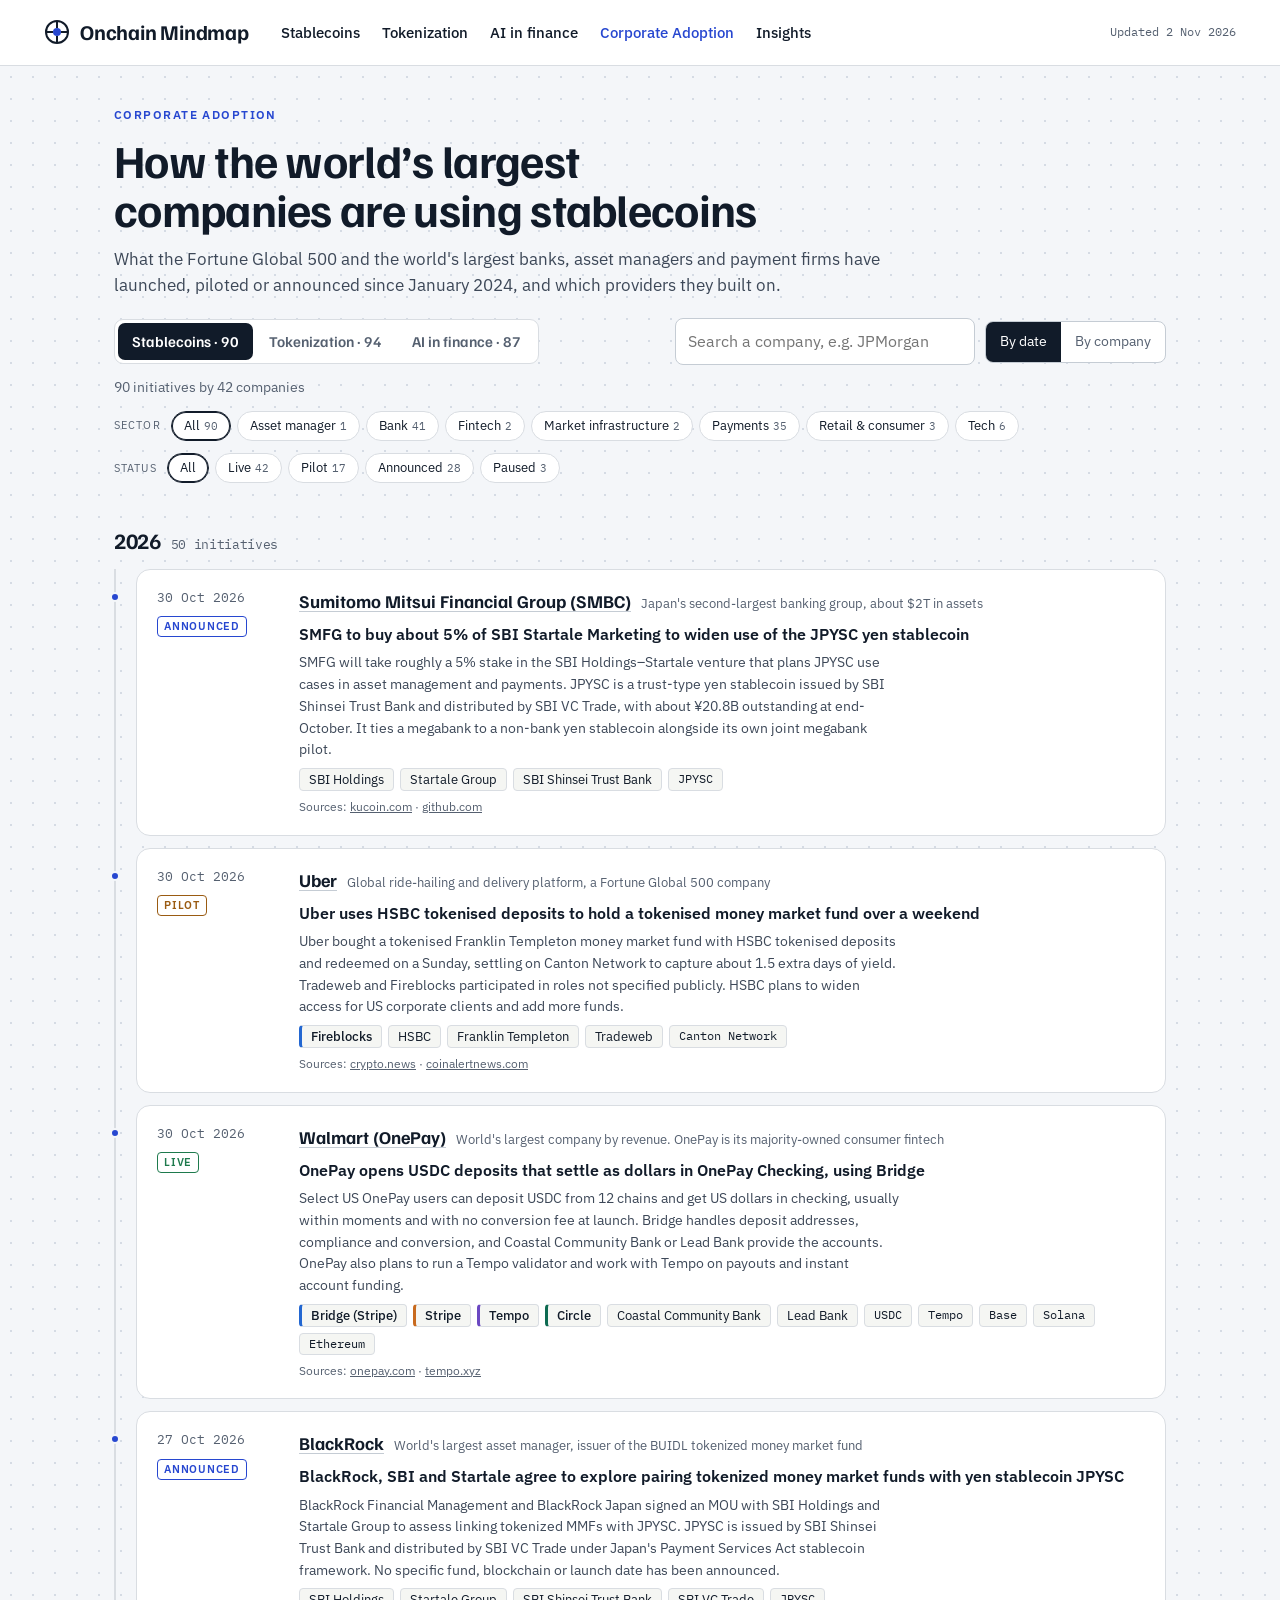
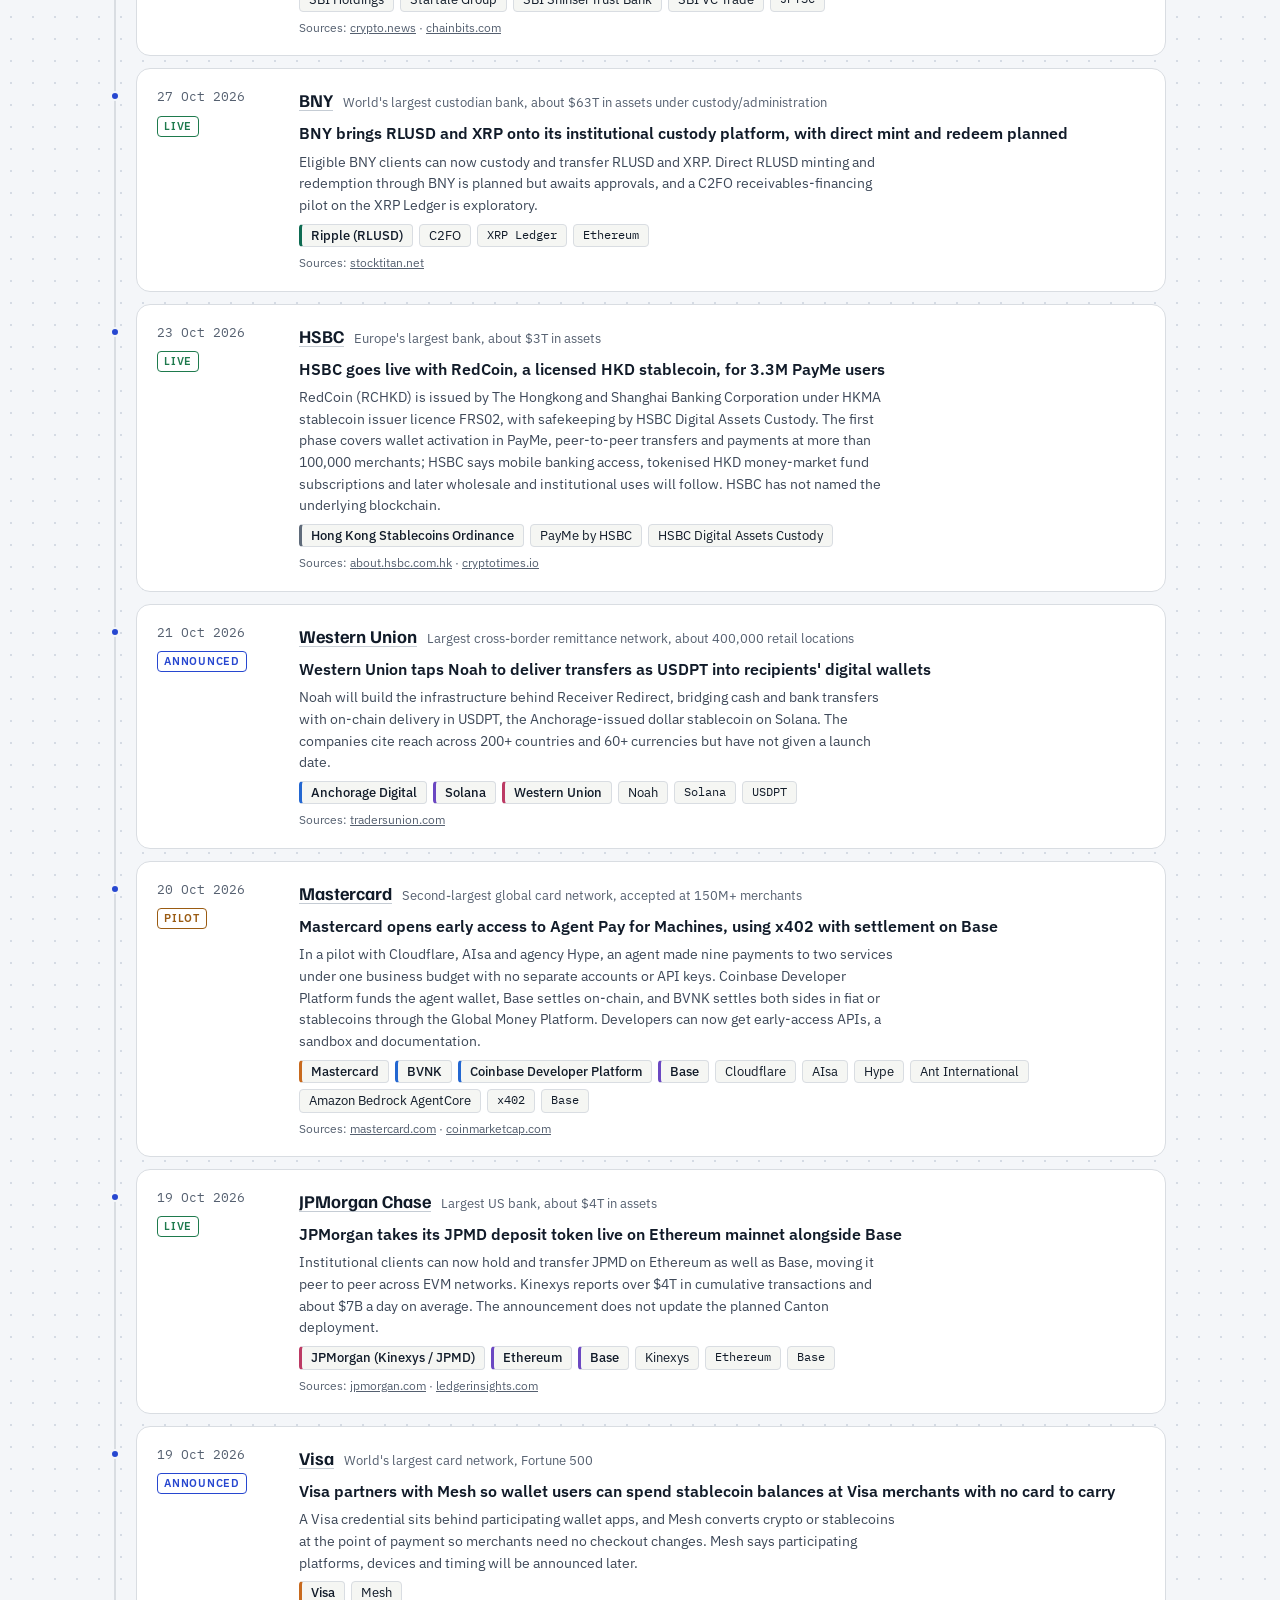
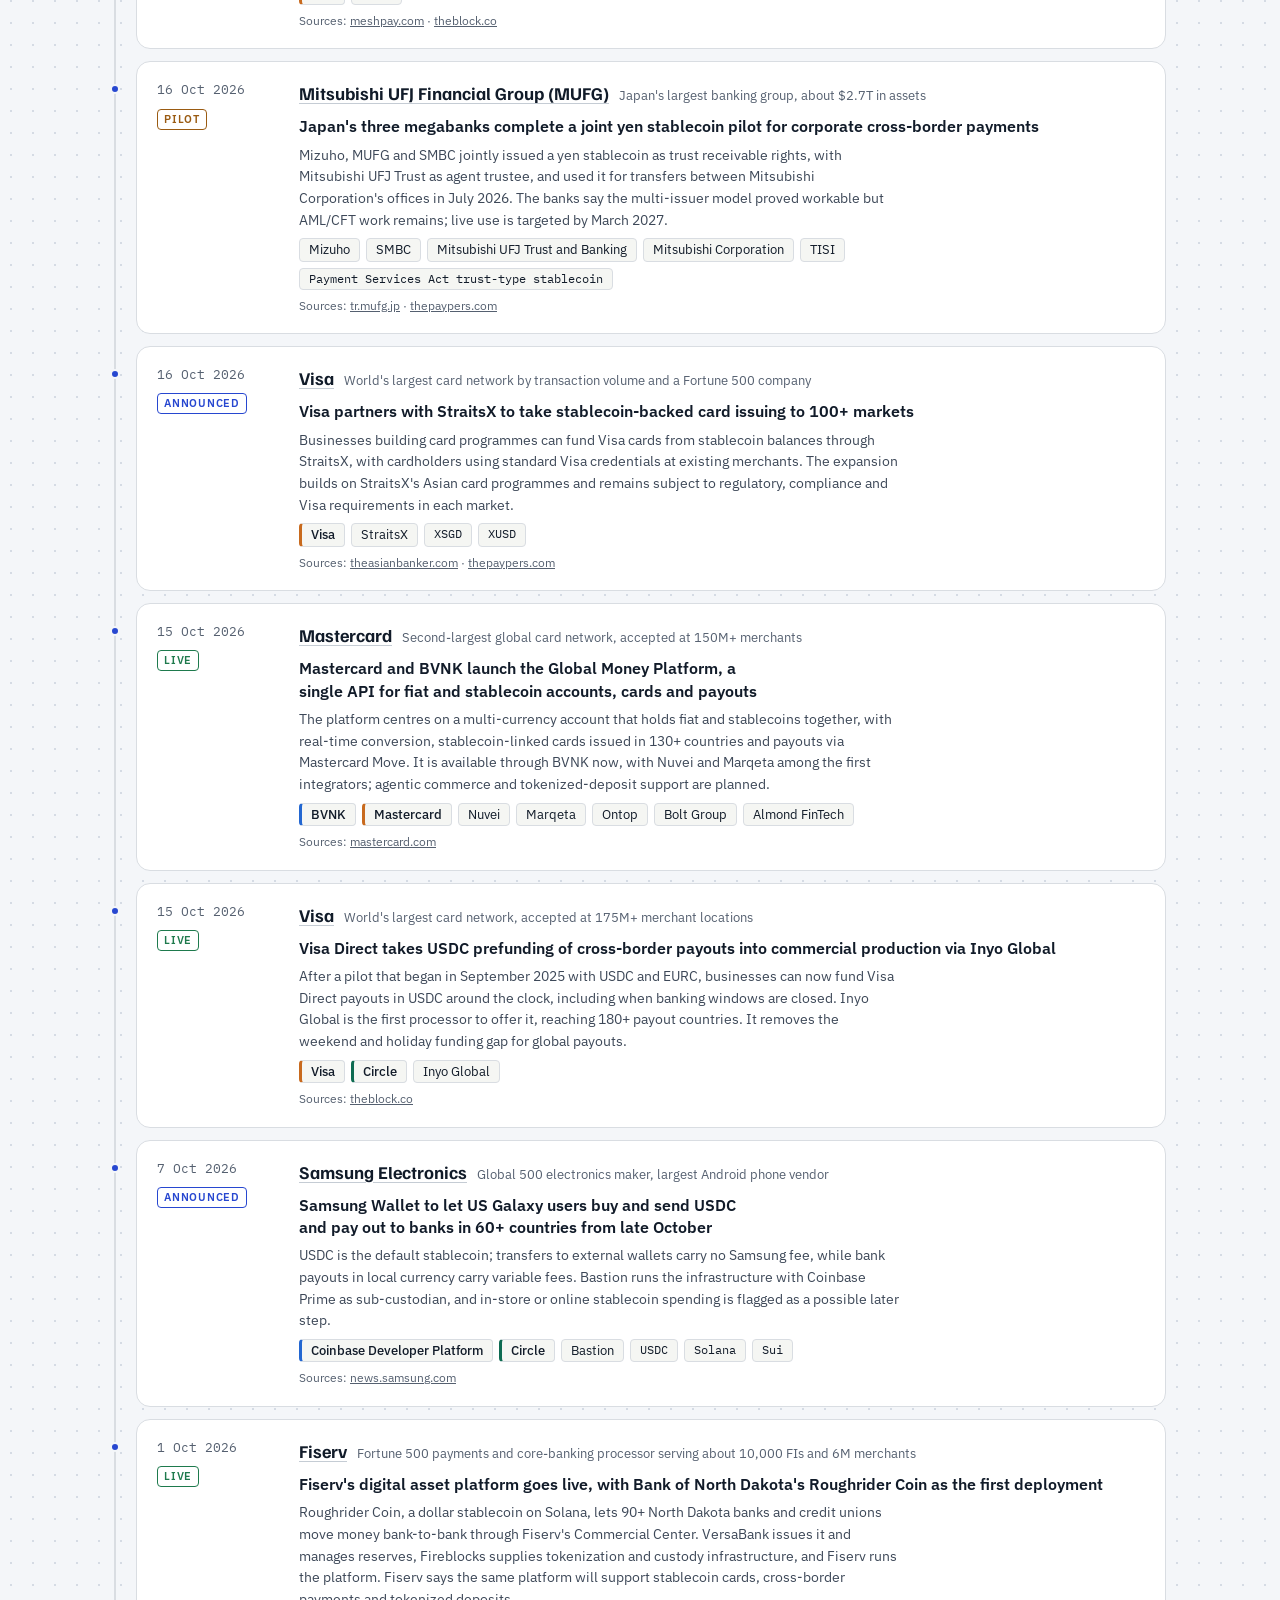
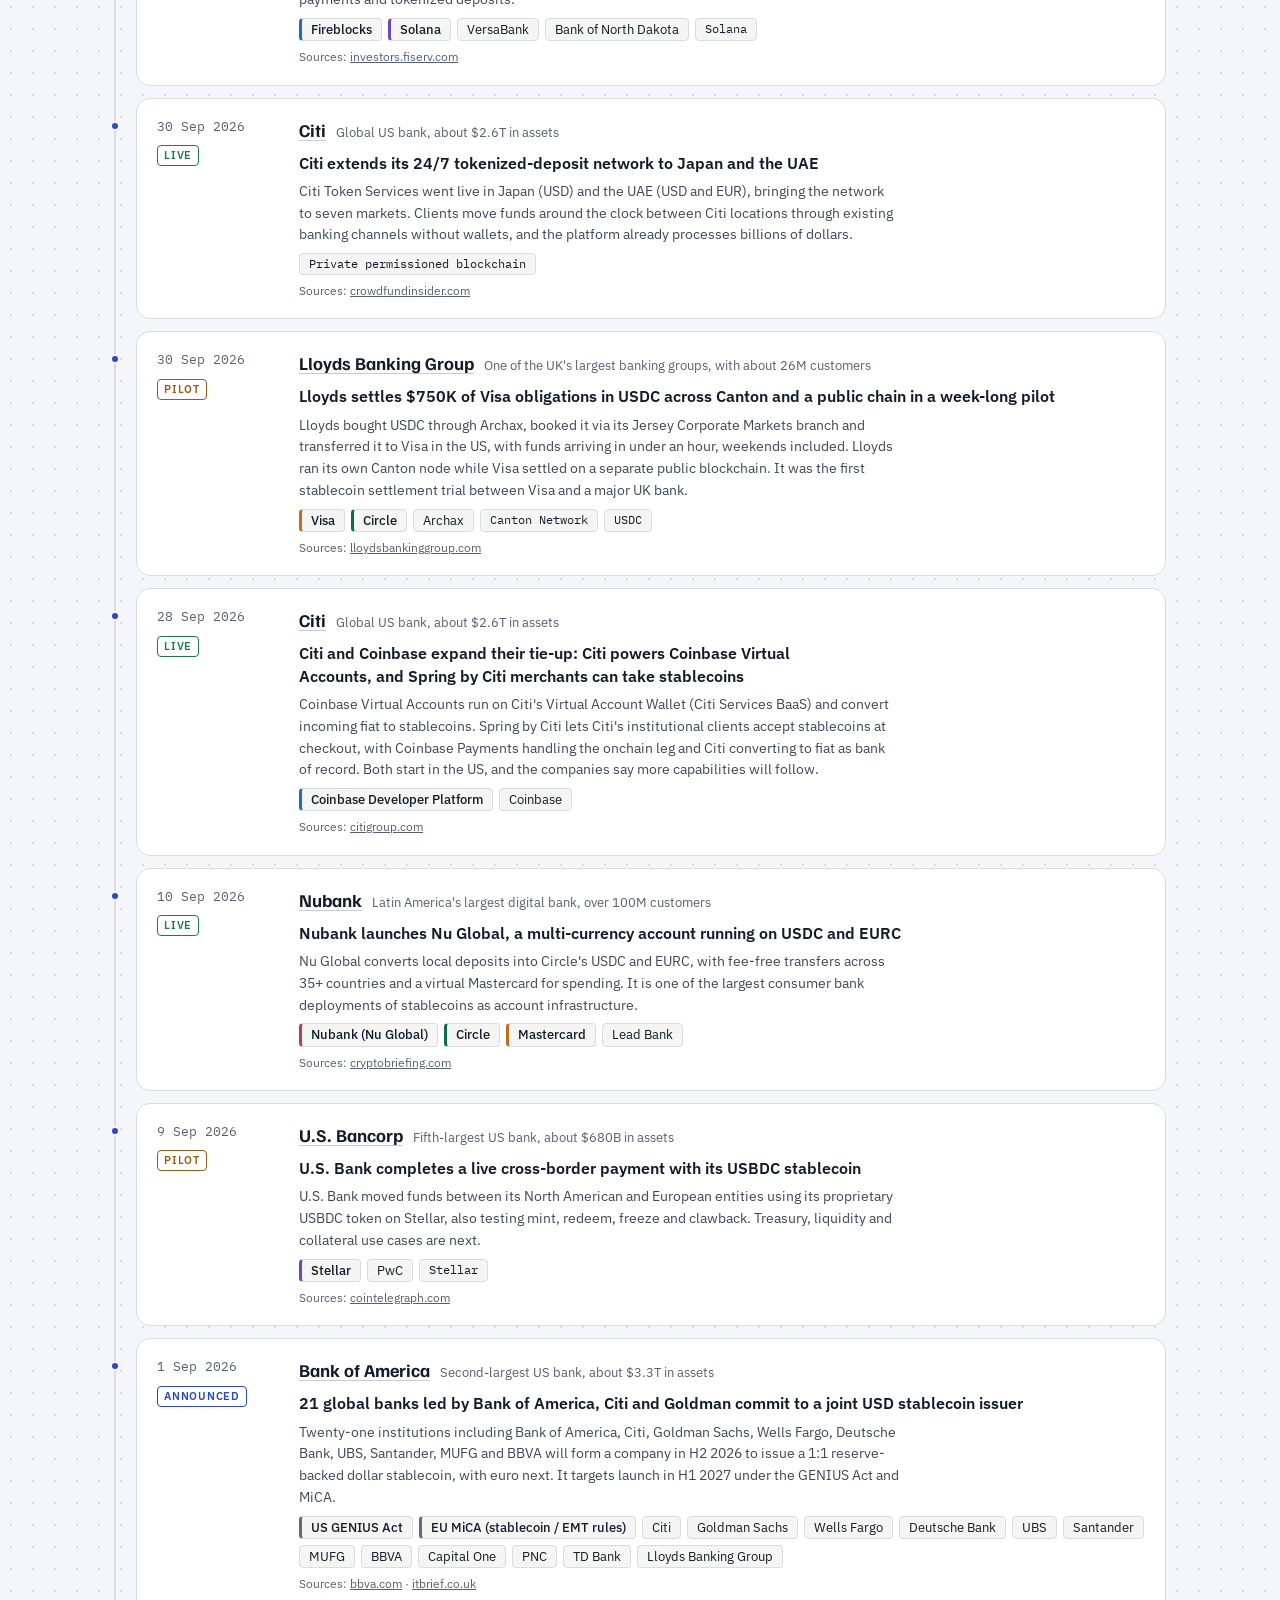
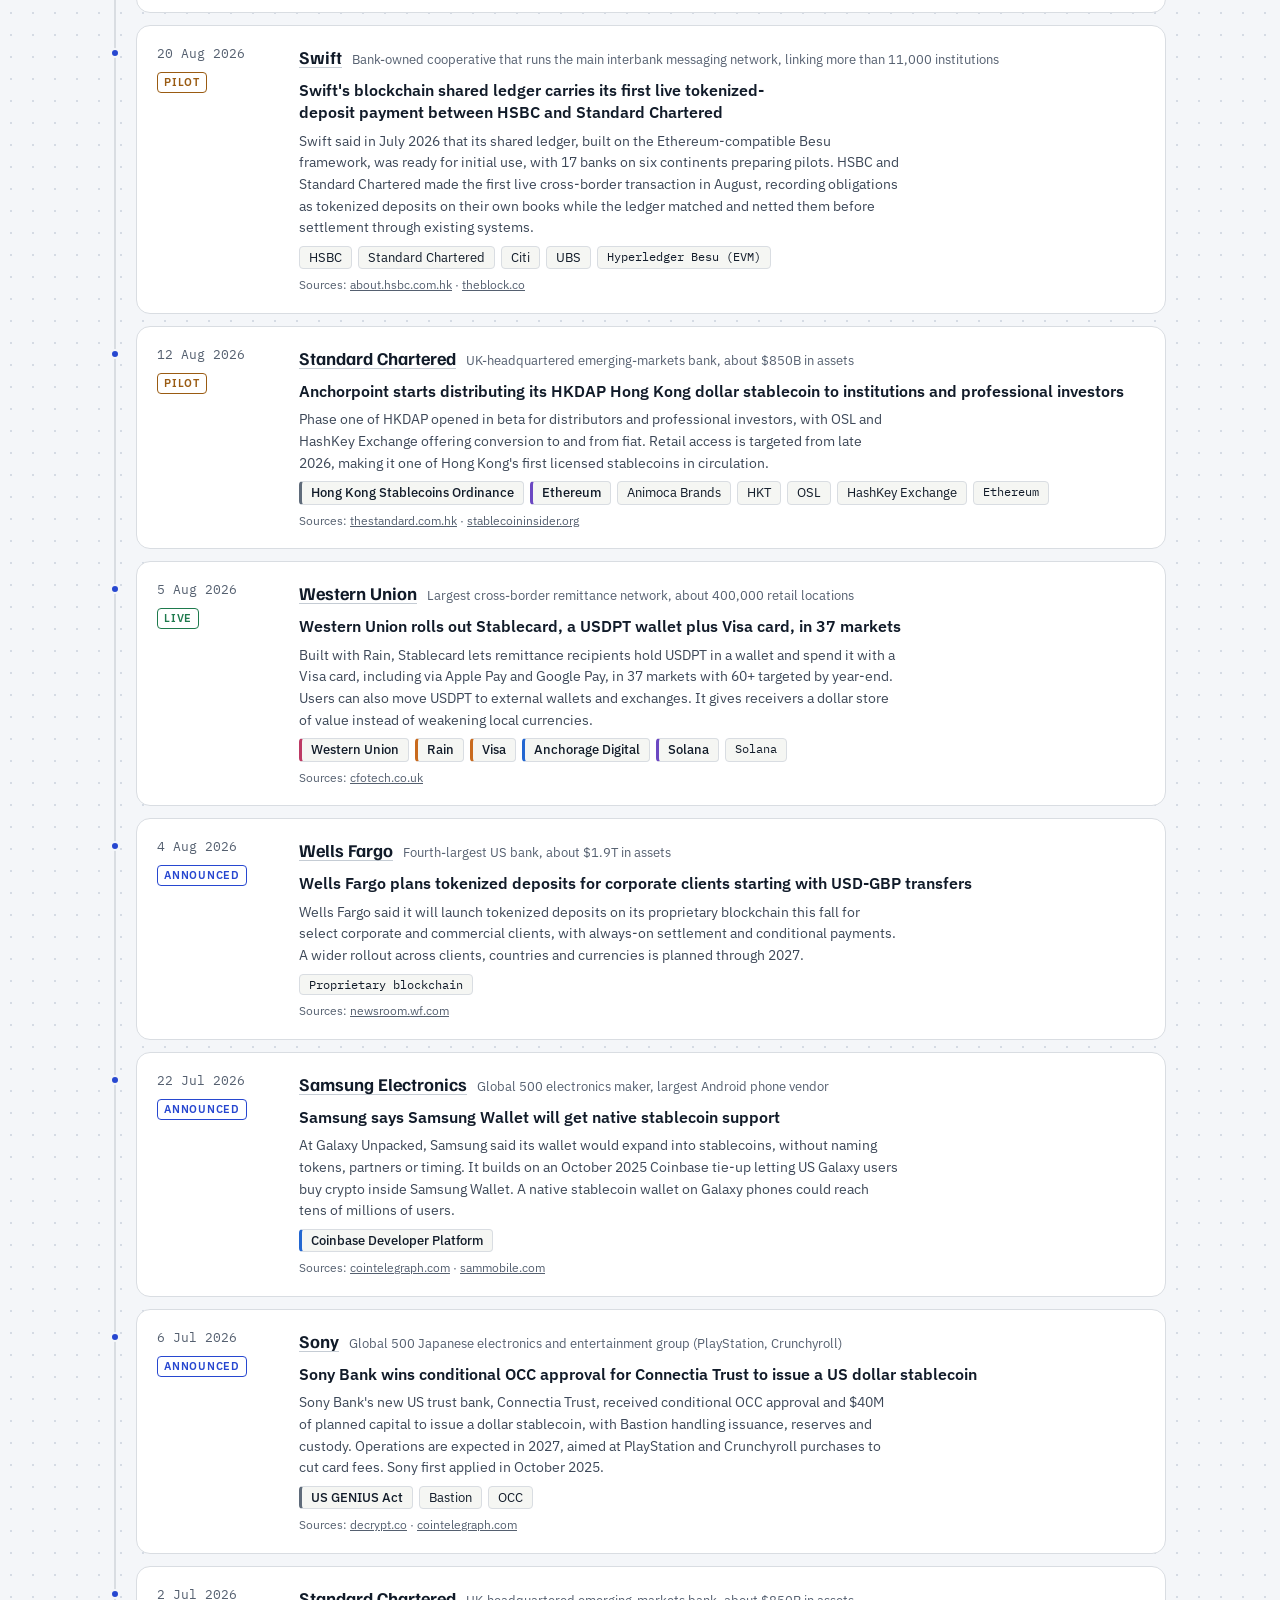
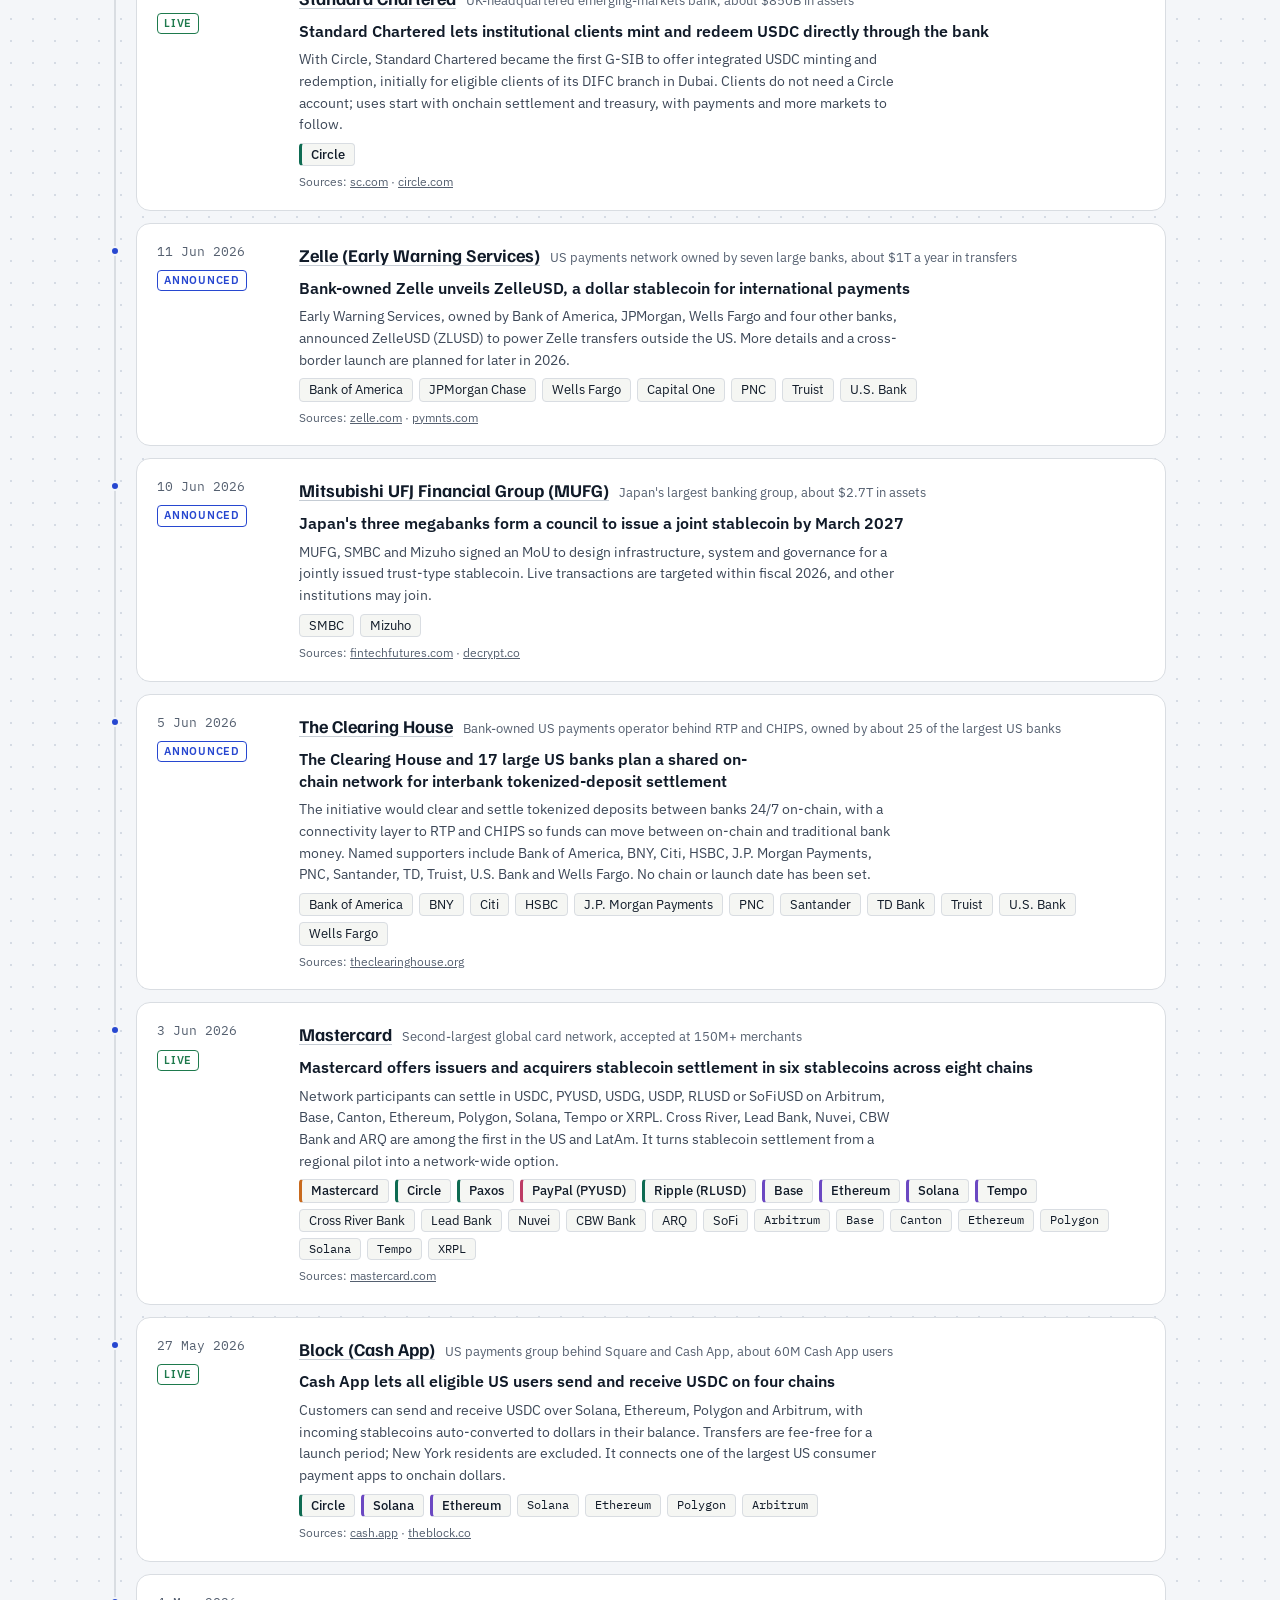
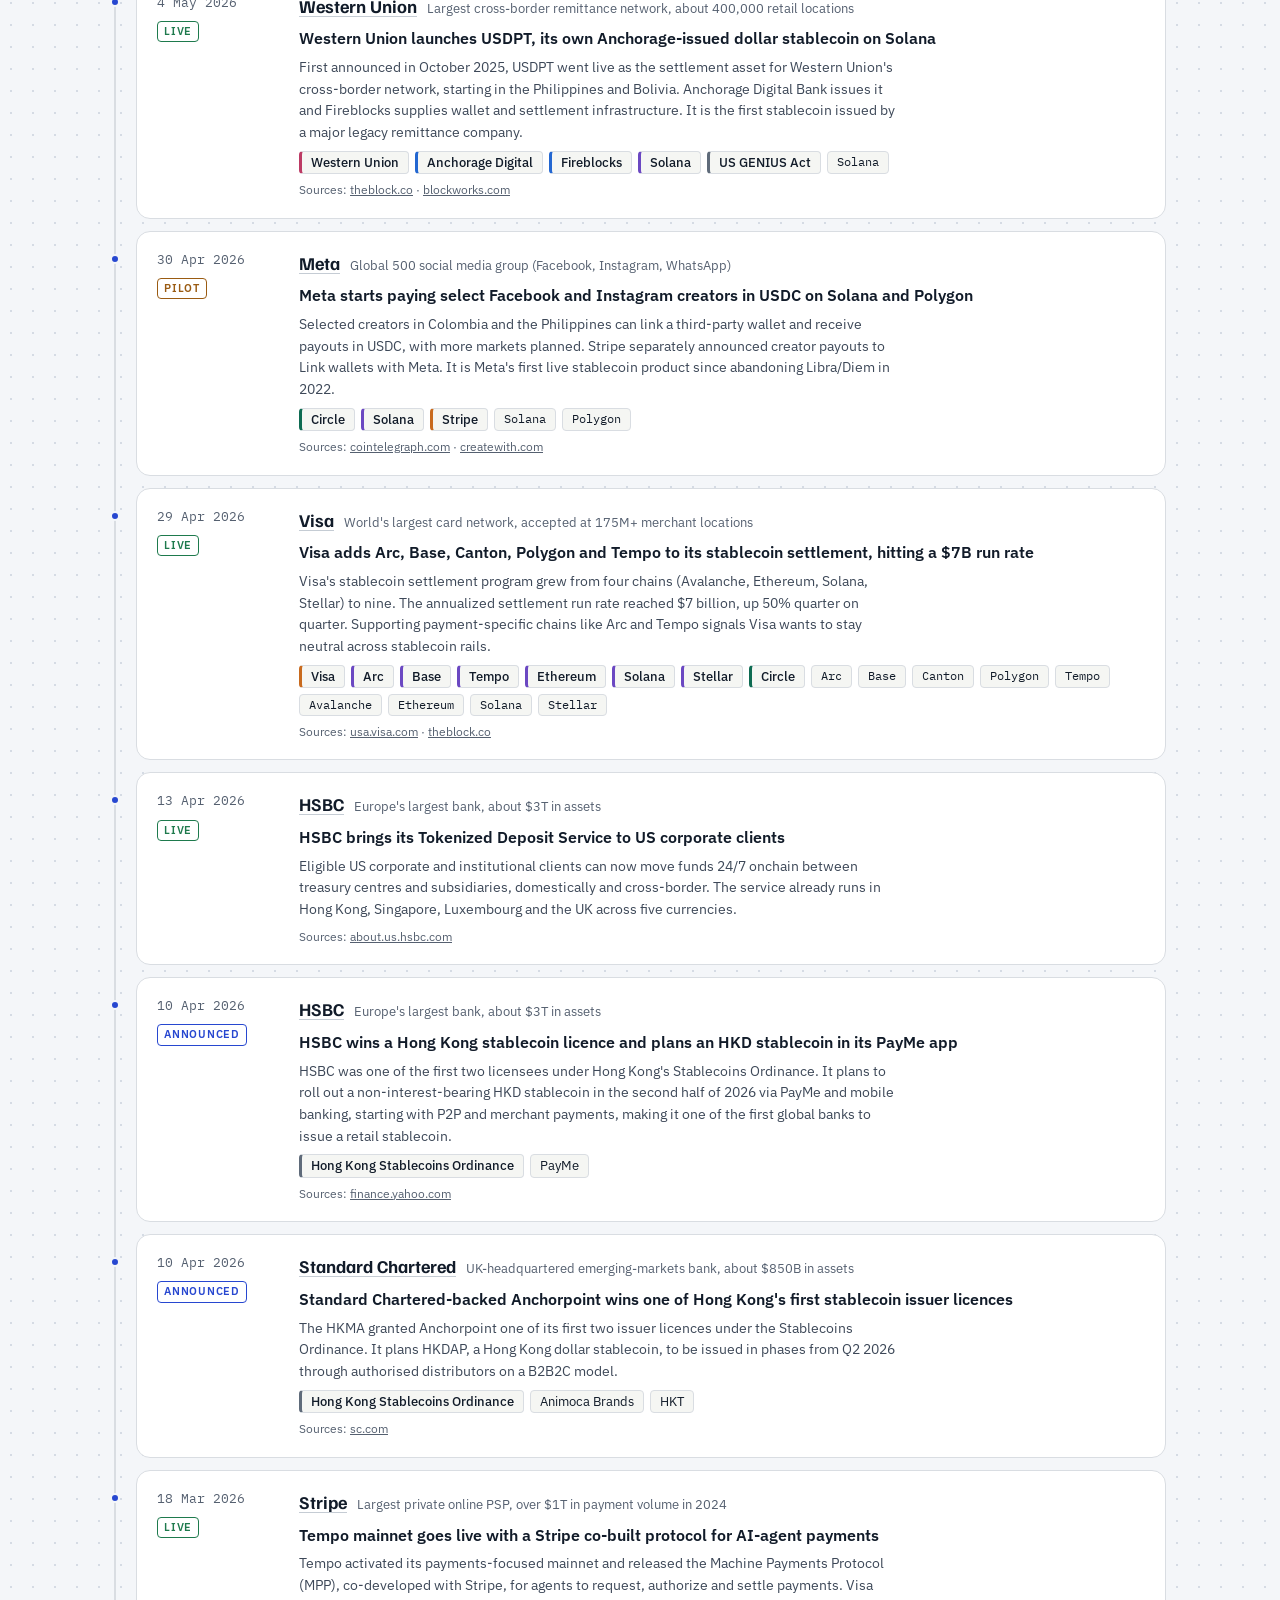
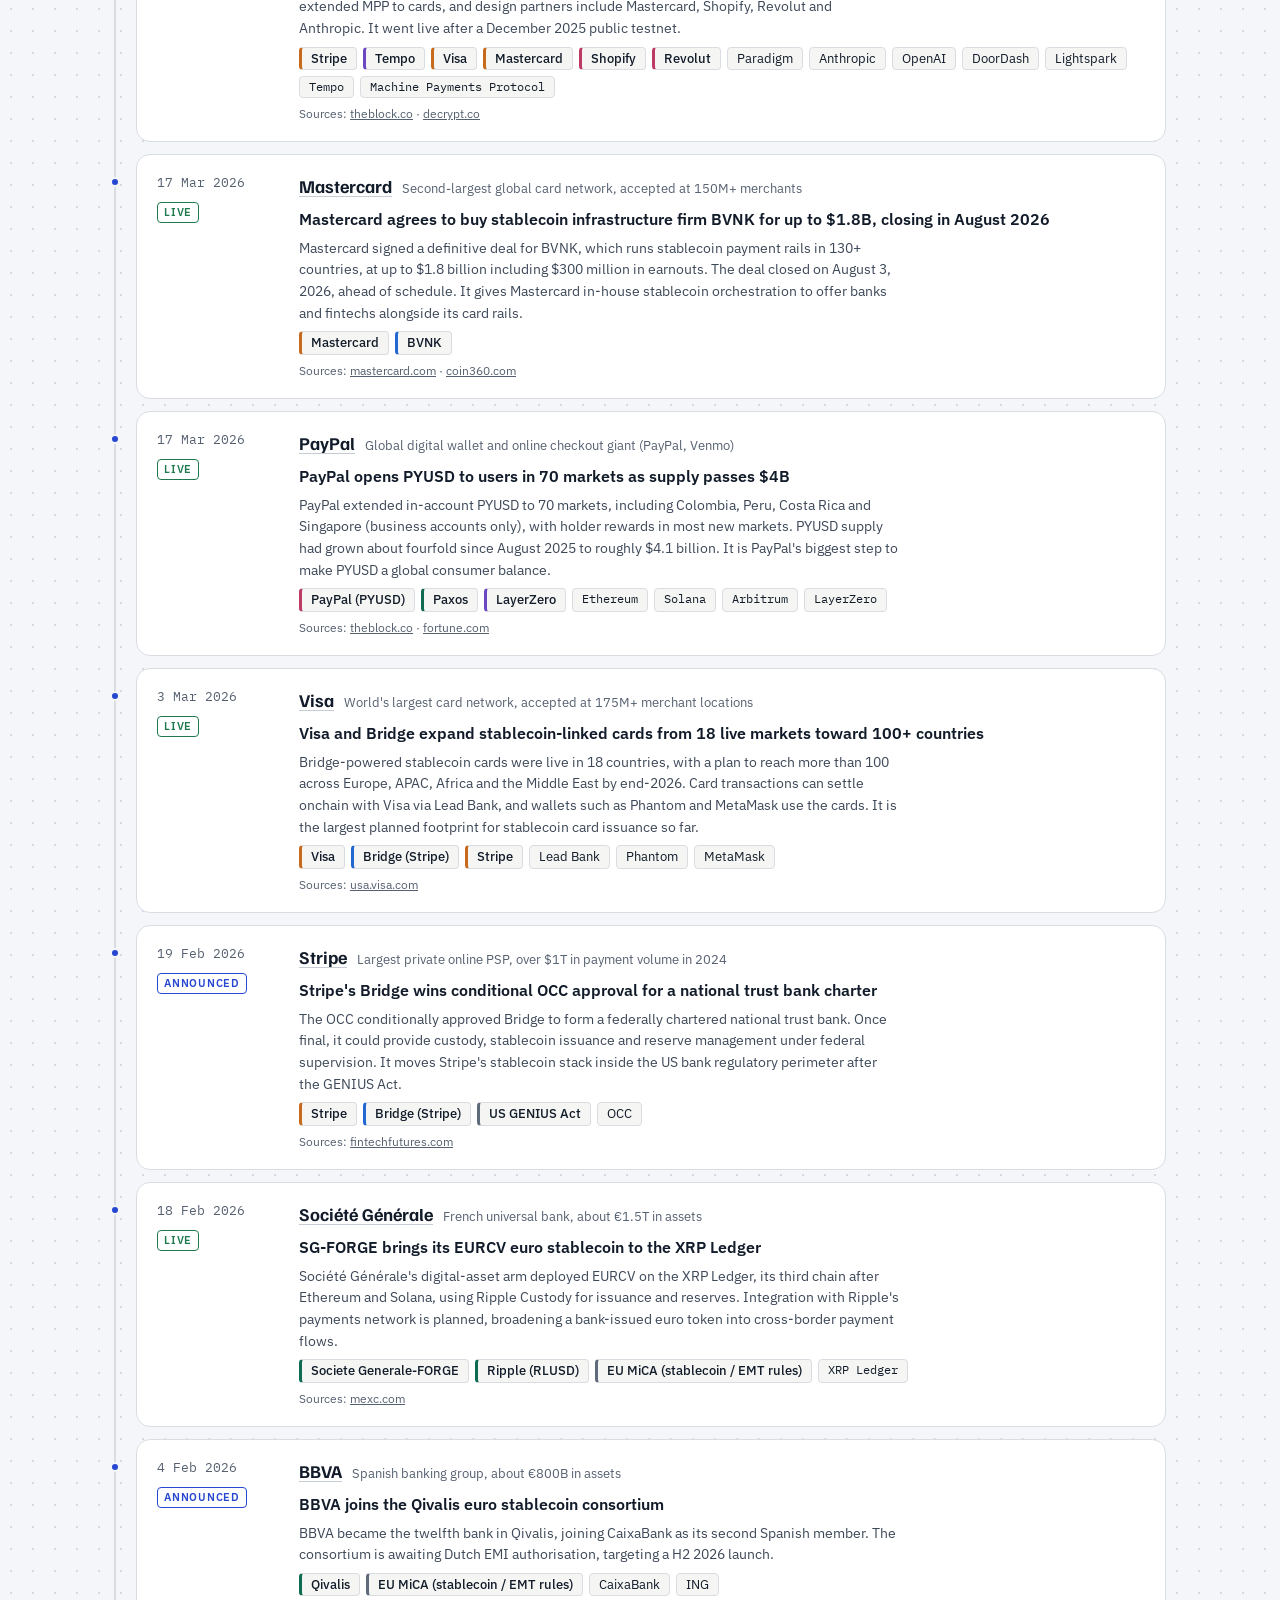
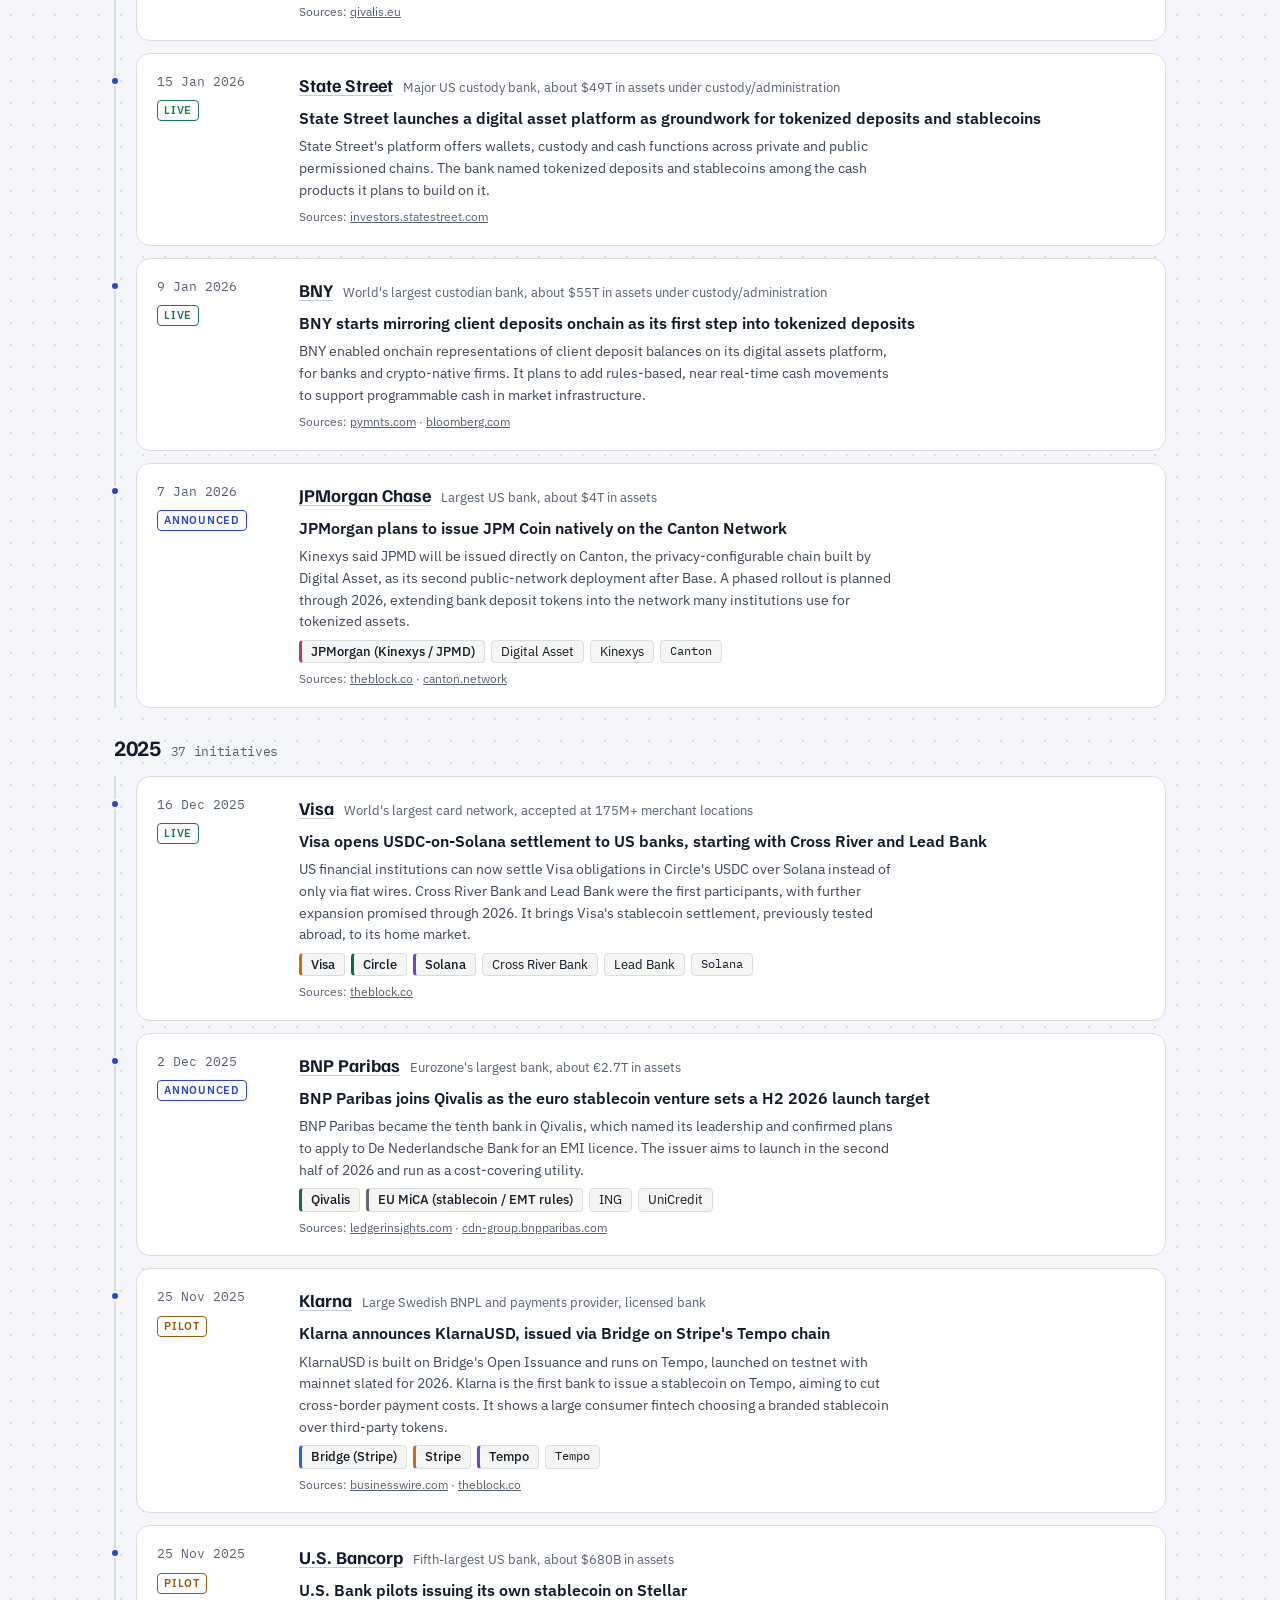
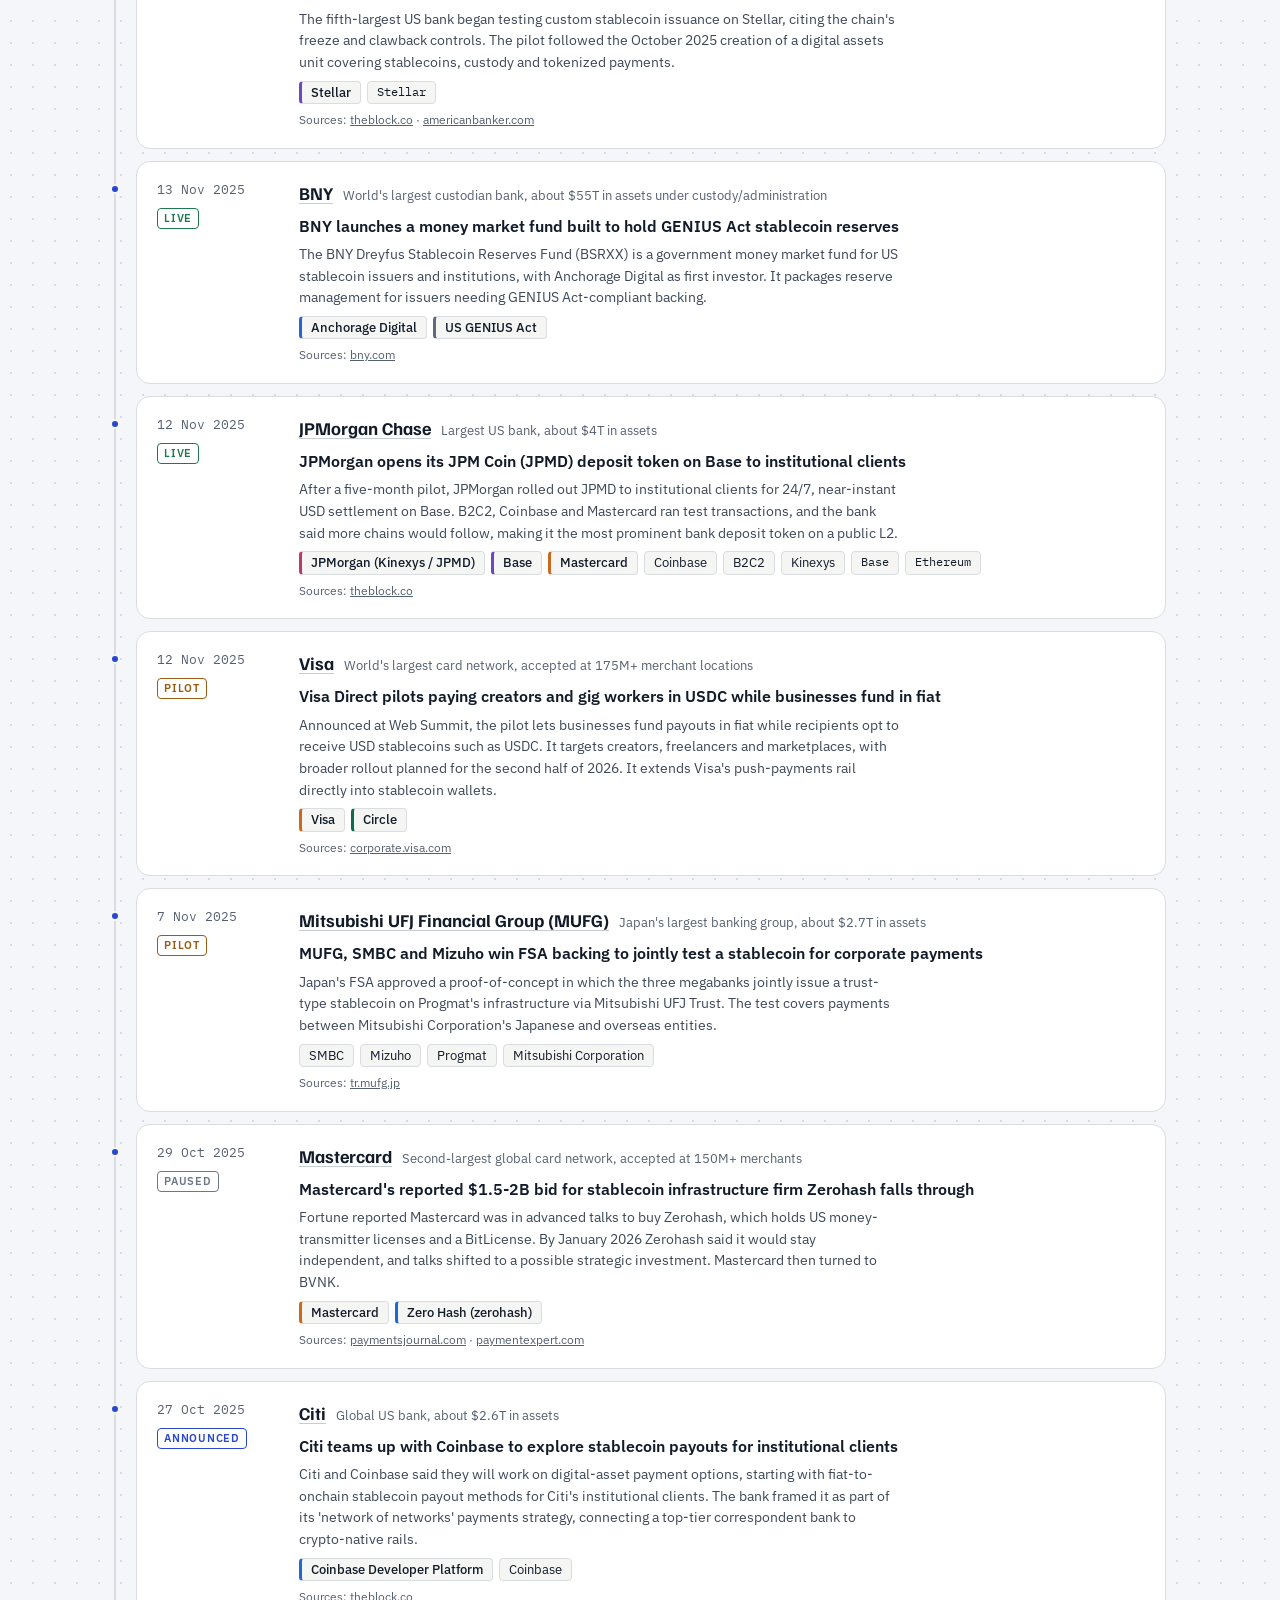
==== adoption.html @ 36c2b361 "initial check in" ====
<!doctype html>
<html lang="en">
<head>
<meta charset="utf-8">
<meta name="viewport" content="width=device-width, initial-scale=1, viewport-fit=cover">
<title>Corporate Adoption</title>
<meta name="description" content="How the world's largest companies are using stablecoins, tokenizing assets and deploying AI in finance: a sourced timeline of corporate initiatives.">
<meta property="og:title" content="Corporate Adoption">
<meta property="og:description" content="How the world's largest companies are using stablecoins, tokenizing assets and deploying AI in finance: a sourced timeline of corporate initiatives.">
<link rel="icon" href="assets/img/favicon.svg" type="image/svg+xml">
<link rel="stylesheet" href="assets/css/tokens.css">
<link rel="stylesheet" href="assets/css/site.css">
</head>
<body>
<header data-site-header></header>
<main id="adoption"></main>
<footer data-site-footer></footer>
<script src="assets/js/common.js"></script>
<script src="assets/js/adoption.js"></script>
</body>
</html>
---- assets/css/tokens.css ----
/* ============================================================
   DESIGN TOKENS — change the look of the whole site here.
   Every colour, font, radius and width the site uses comes from
   these variables. Edit a value, save, and reload.
   The light theme is first; the dark theme below overrides it
   for visitors whose device is set to dark mode.
   ============================================================ */

@import url("https://fonts.googleapis.com/css2?family=Familjen+Grotesk:wght@500;600;700&family=IBM+Plex+Sans:wght@400;500;600&family=IBM+Plex+Mono:wght@400;500&display=swap");

:root {
  /* Fonts */
  --font-display: "Familjen Grotesk", "Helvetica Neue", Arial, sans-serif;
  --font-body: "IBM Plex Sans", system-ui, -apple-system, "Segoe UI", sans-serif;
  --font-mono: "IBM Plex Mono", ui-monospace, Menlo, monospace;

  /* Surfaces and text */
  --color-page: #F4F6F9;        /* page background */
  --color-dot: #D5DBE4;         /* dot-grid texture on the page background */
  --color-surface: #FFFFFF;     /* cards, header, panels */
  --color-surface-2: #F5F6F3;   /* tiles, code chips */
  --color-ink: #111B29;         /* main text, dark buttons, footer */
  --color-ink-2: #3D4858;       /* body copy on light surfaces */
  --color-muted: #556070;       /* secondary text, labels */
  --color-line: #D9DDE2;        /* borders */
  --color-line-strong: #C5CCD4; /* input borders, hover borders */
  --color-footer-bg: #111B29;
  --color-footer-text: #C9D1DC;
  --color-footer-heading: #FFFFFF;

  /* Brand accent (links, highlights, active nav) */
  --color-accent: #2747D0;
  --color-accent-soft: #E5EBFB;
  --color-on-accent: #FFFFFF;

  /* Status colours used on corporate initiatives */
  --color-live: #1E7A4D;
  --color-pilot: #9A5B12;
  --color-announced: #2747D0;
  --color-paused: #6B7686;

  /* Layer colours, in layer order (1 = first layer of each atlas) */
  --layer-1: #0E6B52;
  --layer-2: #6B48C2;
  --layer-3: #2367D1;
  --layer-4: #C86A1E;
  --layer-5: #BC3A64;
  --layer-6: #5F6B7A;

  /* Shape and layout */
  --radius-s: 6px;
  --radius-m: 10px;
  --radius-l: 14px;
  --page-width: 1240px;
  --page-width-wide: 1400px;
  --shadow-panel: 0 18px 50px rgba(17, 27, 41, 0.16);

  /* Type scale */
  --text-hero: clamp(38px, 5.2vw, 60px);
  --text-h1: clamp(32px, 4vw, 46px);
  --text-h2: clamp(26px, 3vw, 34px);
  --text-h3: 21px;
  --text-body: 16px;
  --text-small: 13px;

  color-scheme: light;
}

@media (prefers-color-scheme: dark) {
  :root {
    --color-page: #0E141B;
    --color-dot: #1C2733;
    --color-surface: #151E28;
    --color-surface-2: #1B2632;
    --color-ink: #E7ECF2;
    --color-ink-2: #BAC4D0;
    --color-muted: #94A1B1;
    --color-line: #26323F;
    --color-line-strong: #3A4858;
    --color-footer-bg: #090E13;
    --color-footer-text: #94A1B1;
    --color-footer-heading: #E7ECF2;
    --color-accent: #8EA4FF;
    --color-accent-soft: #1E2A4A;
    --color-on-accent: #0E141B;
    --color-live: #4FCB8C;
    --color-pilot: #E8B65A;
    --color-announced: #8EA4FF;
    --color-paused: #94A1B1;
    --layer-1: #3FC59C;
    --layer-2: #A88BF0;
    --layer-3: #6BA2FF;
    --layer-4: #F0A25C;
    --layer-5: #F07AA0;
    --layer-6: #A3AEBB;
    --shadow-panel: 0 18px 50px rgba(0, 0, 0, 0.5);
    color-scheme: dark;
  }
}
---- assets/css/site.css ----
/* ============================================================
   SITE STYLES — layout and components.
   Colours, fonts and sizes come from tokens.css; change those
   first. Edit this file for spacing and layout changes.
   ============================================================ */

*, *::before, *::after { box-sizing: border-box; }
html { -webkit-text-size-adjust: 100%; }
body {
  margin: 0;
  background-color: var(--color-page);
  background-image: radial-gradient(var(--color-dot) 1px, transparent 1.2px);
  background-size: 22px 22px;
  color: var(--color-ink);
  font-family: var(--font-body);
  font-size: var(--text-body);
  line-height: 1.55;
}
a { color: inherit; text-decoration: none; }
a:hover { color: var(--color-accent); }
:focus-visible { outline: 2px solid var(--color-accent); outline-offset: 2px; }
img { max-width: 100%; }
button, input { font: inherit; color: inherit; }
button { cursor: pointer; }
h1, h2, h3 { font-family: var(--font-display); letter-spacing: -0.015em; text-wrap: balance; margin: 0; }
p { margin: 0; }
[hidden] { display: none !important; }
.sr-only { position: absolute; width: 1px; height: 1px; overflow: hidden; clip: rect(0 0 0 0); white-space: nowrap; }

.wrap { max-width: var(--page-width); margin: 0 auto; padding-left: max(24px, env(safe-area-inset-left)); padding-right: max(24px, env(safe-area-inset-right)); }
.wrap-wide { max-width: var(--page-width-wide); }
.wrap-narrow { max-width: 1100px; }
.mono { font-family: var(--font-mono); }
.eyebrow { font-size: 12px; text-transform: uppercase; letter-spacing: 0.12em; font-weight: 600; color: var(--color-accent); }
.muted { color: var(--color-muted); }

/* ---------- header & footer ---------- */
.site-header { background: var(--color-surface); border-bottom: 1px solid var(--color-line); position: sticky; top: 0; z-index: 20; }
.site-header .wrap { display: flex; flex-wrap: wrap; align-items: center; gap: 12px 32px; padding-top: 16px; padding-bottom: 16px; }
.brand { display: flex; align-items: center; gap: 10px; font-family: var(--font-display); font-weight: 700; font-size: 21px; letter-spacing: -0.01em; }
.brand svg { width: 26px; height: 26px; flex: none; }
.brand-ring { fill: none; stroke: var(--color-ink); stroke-width: 2; }
.brand-dot { fill: var(--color-accent); }
.site-nav { display: flex; flex-wrap: wrap; gap: 4px 22px; font-size: 15px; font-weight: 500; }
.site-nav a[aria-current="page"] { color: var(--color-accent); }
.header-meta { margin-left: auto; font-family: var(--font-mono); font-size: 12px; color: var(--color-muted); }

.site-footer { background: var(--color-footer-bg); color: var(--color-footer-text); margin-top: 32px; }
.site-footer .wrap { display: flex; flex-wrap: wrap; gap: 12px 40px; align-items: baseline; padding-top: 40px; padding-bottom: calc(40px + env(safe-area-inset-bottom)); font-size: 14px; }
.site-footer b { font-family: var(--font-display); font-size: 18px; color: var(--color-footer-heading); }
.site-footer a { color: var(--color-footer-heading); }
.site-footer .footer-contact { margin-left: auto; display: flex; gap: 16px; }

/* ---------- buttons, chips, pills ---------- */
.btn { display: inline-flex; align-items: center; gap: 8px; border-radius: 8px; padding: 12px 22px; font-weight: 600; font-size: 15px; border: 1.5px solid var(--color-ink); }
.btn-dark { background: var(--color-ink); color: var(--color-surface); }
.btn-dark:hover { color: var(--color-surface); opacity: 0.9; }
.btn-light { background: var(--color-surface); color: var(--color-ink); }
.link-more { font-weight: 600; color: var(--color-accent); }
.chip { border: 1px solid var(--color-line); background: var(--color-surface); border-radius: 999px; padding: 4px 12px; font-size: 13px; color: var(--color-ink); }
.chip[aria-pressed="true"] { border-color: var(--color-ink); box-shadow: inset 0 0 0 1px var(--color-ink); }
.chip .n { font-family: var(--font-mono); font-size: 11px; color: var(--color-muted); margin-left: 4px; }
.tag { display: inline-block; border: 1px solid var(--color-line); border-radius: 5px; padding: 1px 9px; font-size: 13px; }
.status { display: inline-block; font-size: 11px; font-weight: 600; letter-spacing: 0.07em; text-transform: uppercase; border: 1px solid currentColor; border-radius: 4px; padding: 1px 6px; }
.status.live { color: var(--color-live); }
.status.pilot { color: var(--color-pilot); }
.status.announced { color: var(--color-announced); }
.status.paused { color: var(--color-paused); }
.seg { display: inline-flex; border: 1px solid var(--color-line-strong); border-radius: 8px; overflow: hidden; background: var(--color-surface); }
.seg button { border: 0; background: transparent; padding: 9px 14px; font-size: 14px; color: var(--color-muted); }
.seg button[aria-pressed="true"] { background: var(--color-ink); color: var(--color-surface); }
.tabs { display: inline-flex; background: var(--color-surface); border: 1px solid var(--color-line); border-radius: 9px; padding: 3px; gap: 2px; }
.tabs button { border: 0; border-radius: 7px; padding: 7px 14px; font-family: var(--font-display); font-weight: 600; font-size: 15px; background: transparent; color: var(--color-muted); }
.tabs button[aria-selected="true"] { background: var(--color-ink); color: var(--color-surface); }
.search-input { width: 300px; max-width: 100%; border: 1px solid var(--color-line-strong); border-radius: 8px; padding: 10px 12px; background: var(--color-surface); }
.filter-row { display: flex; flex-wrap: wrap; gap: 6px; align-items: center; }
.filter-label { font-size: 11px; text-transform: uppercase; letter-spacing: 0.1em; color: var(--color-muted); margin-right: 4px; }
.card { background: var(--color-surface); border: 1px solid var(--color-line); border-radius: var(--radius-l); }

/* ---------- home ---------- */
.hero { display: flex; flex-wrap: wrap; gap: 48px; align-items: center; padding-top: 72px; padding-bottom: 56px; }
.hero-copy { flex: 1 1 520px; min-width: 0; display: flex; flex-direction: column; gap: 22px; }
.hero h1 { font-size: var(--text-hero); line-height: 1.04; letter-spacing: -0.025em; }
.hero-lede { font-size: 19px; color: var(--color-ink-2); max-width: 34em; }
.hero-actions { display: flex; flex-wrap: wrap; gap: 12px; margin-top: 6px; }
.stack { flex: 1 1 420px; min-width: 0; margin: 0; padding: 26px; display: flex; flex-direction: column; gap: 8px; }
.stack-label { font-family: var(--font-mono); font-size: 12px; color: var(--color-muted); margin-bottom: 6px; }
.stack-row { display: flex; align-items: center; gap: 12px; border-radius: 8px; padding: 12px 14px; border-left: 4px solid var(--lc); background: color-mix(in srgb, var(--lc) 11%, var(--color-surface)); }
.stack-row b { font-family: var(--font-display); font-size: 16px; flex: 1; }
.stack-row span { font-size: 13px; color: var(--color-ink-2); text-align: right; }
.stack-reg { margin-top: 4px; border: 1.5px dashed var(--color-line-strong); border-radius: 8px; padding: 10px 14px; font-size: 13px; color: var(--color-ink-2); display: flex; gap: 12px; flex-wrap: wrap; }
.stack-reg b { font-family: var(--font-display); font-size: 15px; color: var(--color-ink); }
.stats-band { background: var(--color-surface); border-top: 1px solid var(--color-line); border-bottom: 1px solid var(--color-line); }
.stats { display: grid; grid-template-columns: repeat(4, minmax(0, 1fr)); gap: 24px; padding-top: 28px; padding-bottom: 28px; }
.stat b { display: block; font-family: var(--font-display); font-size: 38px; font-variant-numeric: tabular-nums; line-height: 1.2; }
.stat span { font-size: 14px; color: var(--color-muted); }
.section { padding-top: 56px; padding-bottom: 8px; display: flex; flex-direction: column; gap: 20px; }
.section-head { display: flex; flex-wrap: wrap; justify-content: space-between; align-items: baseline; gap: 12px; }
.section-head h2 { font-size: var(--text-h2); }
.section-intro { color: var(--color-ink-2); max-width: 44em; }
.atlas-cards { display: grid; grid-template-columns: repeat(3, minmax(0, 1fr)); gap: 20px; }
.atlas-card { padding: 28px; display: flex; flex-direction: column; gap: 14px; }
.atlas-card:hover { border-color: var(--color-line-strong); color: var(--color-ink); }
.atlas-card h3 { font-size: 28px; }
.atlas-card p { color: var(--color-ink-2); }
.tag-row { display: flex; flex-wrap: wrap; gap: 6px; }
.feed { overflow: hidden; }
.feed-row { display: grid; grid-template-columns: 120px minmax(0, 1fr) auto; gap: 16px; padding: 18px 22px; border-bottom: 1px solid var(--color-line); align-items: baseline; }
.feed-row:last-child { border-bottom: 0; }
.feed-row time { font-family: var(--font-mono); font-size: 13px; color: var(--color-muted); }
.insight-grid { display: grid; grid-template-columns: repeat(3, minmax(0, 1fr)); gap: 20px; }
.insight-card { padding: 24px; display: flex; flex-direction: column; gap: 10px; }
.insight-card h3 { font-size: var(--text-h3); }
.insight-card p { color: var(--color-ink-2); font-size: 15px; }
.insight-card .kicker { font-family: var(--font-mono); font-size: 12px; color: var(--color-muted); text-transform: uppercase; }
a.insight-card:hover { border-color: var(--color-line-strong); color: var(--color-ink); }

/* ---------- page heads ---------- */
.page-head { padding-top: 40px; padding-bottom: 18px; display: flex; flex-direction: column; gap: 12px; }
.page-head h1 { font-size: var(--text-h1); line-height: 1.06; }
.page-head .lede { font-size: 17px; color: var(--color-ink-2); max-width: 46em; }
.toolbar { display: flex; flex-wrap: wrap; gap: 12px; align-items: center; justify-content: space-between; }
.toolbar-right { display: flex; flex-wrap: wrap; gap: 10px; align-items: center; }

/* ---------- atlas ---------- */
.atlas-meta { font-family: var(--font-mono); font-size: 12px; color: var(--color-muted); }
.boxgrid { display: grid; grid-template-columns: repeat(6, minmax(0, 1fr)); gap: 10px; align-items: start; padding-top: 12px; padding-bottom: 48px; }
.lbox { background: var(--color-surface); border: 1px solid var(--color-line); border-top: 4px solid var(--lc); border-radius: var(--radius-m); overflow: hidden; min-width: 0; }
.lbox-h { display: grid; grid-template-columns: 1fr auto; gap: 2px 8px; align-items: baseline; width: 100%; text-align: left; background: transparent; border: 0; border-bottom: 1px solid var(--color-line); padding: 12px 14px; }
.lbox-h:hover { background: var(--color-surface-2); }
.lbox-h b { font-family: var(--font-display); font-size: 16px; font-weight: 600; }
.lbox-h .n { font-family: var(--font-mono); font-size: 12px; color: var(--color-muted); }
.lbox-h .ex { grid-column: 1 / -1; font-size: 12px; color: var(--lc); font-weight: 500; }
.grp { padding: 10px 12px 12px; }
.grp + .grp { border-top: 1px dashed var(--color-line); }
.grp-h { font-size: 10.5px; text-transform: uppercase; letter-spacing: 0.08em; font-weight: 600; color: var(--color-muted); margin-bottom: 7px; }
.tiles { display: flex; flex-wrap: wrap; gap: 5px; }
.tile { border: 1px solid var(--color-line); background: var(--color-surface-2); border-radius: var(--radius-s); padding: 4px 9px; font-size: 13px; font-weight: 500; text-align: left; display: inline-flex; gap: 6px; align-items: center; max-width: 100%; min-width: 0; transition: opacity 0.15s; }
.tile:hover { border-color: var(--lc); }
.tile .nm { min-width: 0; overflow-wrap: anywhere; }
.tile .api { font-family: var(--font-mono); font-size: 9.5px; color: var(--color-muted); border: 1px solid var(--color-line-strong); border-radius: 3px; padding: 0 3px; line-height: 14px; flex: none; }
.tile.dim { opacity: 0.22; }
.tile.sel { background: var(--color-accent-soft); border-color: var(--color-accent); }
.tile.big { display: grid; gap: 3px; width: 100%; padding: 10px 12px; }
.tile.big .nm { font-size: 14.5px; }
.tile.big .tc { font-family: var(--font-mono); font-size: 11px; color: var(--lc); }
.tile.big .ts { font-size: 13px; font-weight: 400; color: var(--color-muted); line-height: 1.45; }
.other-layers { display: flex; flex-wrap: wrap; gap: 6px; padding-top: 8px; }
.other-layers button { border: 1px solid var(--color-line); border-top: 3px solid var(--lc); background: var(--color-surface); border-radius: var(--radius-s); padding: 6px 11px; font-size: 13px; }
.other-layers .back { border-top-width: 1px; background: var(--color-ink); color: var(--color-surface); border-color: var(--color-ink); }
.focus-box { margin-top: 10px; margin-bottom: 48px; }
.focus-desc { padding: 14px 18px 4px; display: grid; grid-template-columns: minmax(0, 1.3fr) minmax(0, 1fr); gap: 8px 28px; }
.focus-desc ul { margin: 0; padding-left: 18px; color: var(--color-muted); font-size: 14px; }
.focus-groups { display: grid; grid-template-columns: repeat(auto-fill, minmax(280px, 1fr)); gap: 10px; padding: 14px 18px 18px; }
.focus-groups .grp { border: 1px solid var(--color-line); border-radius: var(--radius-m); padding: 10px; }
.focus-groups .tiles { display: grid; gap: 6px; }
.list-view { padding-top: 12px; padding-bottom: 48px; display: flex; flex-direction: column; gap: 28px; }
.list-view h2 { font-size: 20px; display: flex; gap: 10px; align-items: center; }
.list-view h2::before { content: ""; width: 10px; height: 10px; border-radius: 2px; background: var(--lc); }
.list-cards { display: grid; grid-template-columns: repeat(auto-fill, minmax(240px, 1fr)); gap: 8px; margin-top: 10px; }
.empty { text-align: center; color: var(--color-muted); padding: 48px 12px; display: grid; gap: 6px; }
.empty b { color: var(--color-ink); font-family: var(--font-display); font-size: 17px; }

/* detail panel */
.panel-backdrop { position: fixed; inset: 0; background: rgba(10, 15, 21, 0.28); z-index: 30; }
.panel { position: fixed; top: 0; right: 0; bottom: 0; width: min(560px, 100%); background: var(--color-surface); border-left: 1px solid var(--color-line); box-shadow: var(--shadow-panel); z-index: 31; display: grid; grid-template-rows: auto auto 1fr; padding-bottom: env(safe-area-inset-bottom); }
.panel-head { padding: 20px 22px 12px; display: grid; gap: 8px; border-bottom: 1px solid var(--color-line); }
.panel-top { display: flex; gap: 12px; align-items: flex-start; }
.panel-top h2 { font-size: 28px; line-height: 1.15; }
.panel-close { margin-left: auto; border: 0; background: transparent; font-size: 26px; line-height: 1; color: var(--color-muted); padding: 2px 8px; }
.panel-tabs { display: flex; gap: 2px; padding: 0 14px; border-bottom: 1px solid var(--color-line); overflow-x: auto; }
.panel-tabs button { border: 0; background: transparent; padding: 10px 9px; font-size: 13.5px; color: var(--color-muted); border-bottom: 2px solid transparent; white-space: nowrap; }
.panel-tabs button[aria-selected="true"] { color: var(--color-ink); border-bottom-color: var(--color-ink); font-weight: 500; }
.panel-body { overflow: auto; padding: 18px 22px 36px; min-width: 0; }
.panel-body h3 { font-size: 15px; margin: 20px 0 8px; }
.panel-body h3:first-child { margin-top: 0; }
.panel-body p { max-width: 65ch; margin-bottom: 10px; }
.panel-body .lede { font-size: 16px; }
.uc { border: 1px solid var(--color-line); border-radius: var(--radius-m); margin-bottom: 8px; }
.uc summary { padding: 11px 13px; font-weight: 600; cursor: pointer; list-style: none; display: flex; gap: 8px; }
.uc summary::-webkit-details-marker { display: none; }
.uc summary::before { content: "+"; font-family: var(--font-mono); color: var(--color-muted); width: 12px; }
.uc[open] summary::before { content: "\2013"; }
.uc div { padding: 0 13px 13px 33px; color: var(--color-ink-2); }
.api-list { list-style: none; padding: 0; margin: 0; display: grid; gap: 6px; }
.api-list li { font-family: var(--font-mono); font-size: 12.5px; background: var(--color-surface-2); border: 1px solid var(--color-line); border-radius: var(--radius-s); padding: 8px 10px; overflow-wrap: anywhere; }
.api-list b { color: var(--color-accent); font-weight: 500; }
.spec { width: 100%; border-collapse: collapse; font-size: 13px; }
.spec th { text-align: left; vertical-align: top; font-weight: 500; color: var(--color-muted); width: 100px; padding: 9px 10px 9px 0; border-top: 1px solid var(--color-line); font-size: 11.5px; text-transform: uppercase; letter-spacing: 0.06em; }
.spec td { padding: 9px 0; border-top: 1px solid var(--color-line); font-family: var(--font-mono); font-size: 12.5px; overflow-wrap: anywhere; }
.conn { display: flex; gap: 10px; align-items: center; width: 100%; text-align: left; border: 1px solid var(--color-line); background: var(--color-surface); border-radius: var(--radius-s); padding: 8px 11px; font-size: 14px; margin-bottom: 6px; }
.conn:disabled { opacity: 0.6; cursor: default; }
.conn .sw { width: 9px; height: 9px; border-radius: 50%; background: var(--lc); flex: none; }
.conn .rel { margin-left: auto; color: var(--color-muted); font-size: 12.5px; text-align: right; }
.news { list-style: none; margin: 0; padding: 0; display: grid; gap: 10px; }
.news li { display: grid; grid-template-columns: 66px 1fr; gap: 10px; font-size: 14px; }
.news time { font-family: var(--font-mono); font-size: 12px; color: var(--color-muted); }
.sources a { display: block; font-size: 12.5px; color: var(--color-accent); overflow-wrap: anywhere; }

/* ---------- corporate adoption ---------- */
.year { padding-top: 22px; }
.year h2 { font-size: 22px; display: flex; gap: 10px; align-items: baseline; margin-bottom: 12px; }
.year h2 span { font-family: var(--font-mono); font-size: 13px; color: var(--color-muted); font-weight: 400; }
.timeline { display: grid; gap: 12px; padding-left: 20px; border-left: 2px solid var(--color-line); }
.init { position: relative; padding: 18px 20px; display: flex; flex-wrap: wrap; gap: 8px 22px; }
.timeline .init::before { content: ""; position: absolute; left: -27px; top: 22px; width: 10px; height: 10px; border-radius: 50%; background: var(--color-accent); border: 2px solid var(--color-page); }
.init-when { flex: 0 0 120px; display: flex; flex-direction: column; gap: 8px; align-items: flex-start; }
.init-when time { font-family: var(--font-mono); font-size: 13px; color: var(--color-muted); }
.init-body { flex: 1 1 520px; min-width: 0; display: grid; gap: 7px; }
.init-co { display: flex; flex-wrap: wrap; gap: 4px 10px; align-items: baseline; }
.init-co button { border: 0; background: transparent; padding: 0; font-family: var(--font-display); font-weight: 700; font-size: 18px; text-decoration: underline; text-decoration-color: var(--color-line-strong); text-underline-offset: 3px; }
.init-co span { font-size: 13px; color: var(--color-muted); }
.init h3 { font-family: var(--font-body); font-size: 16px; font-weight: 600; letter-spacing: 0; line-height: 1.4; }
.init p { color: var(--color-ink-2); font-size: 14px; max-width: 75ch; }
.init-chips { display: flex; flex-wrap: wrap; gap: 6px; }
.init-chips a, .init-chips span { font-size: 12.5px; border: 1px solid var(--color-line); background: var(--color-surface-2); border-radius: 4px; padding: 1px 9px; }
.init-chips a { font-weight: 500; border-left: 3px solid var(--lc); }
.init-chips .mono { font-size: 11.5px; }
.init-src { font-size: 12px; color: var(--color-muted); }
.init-src a { text-decoration: underline; }
.co-grid { display: grid; grid-template-columns: repeat(auto-fill, minmax(330px, 1fr)); gap: 12px; padding-top: 18px; }
.co-card { padding: 16px 18px; display: grid; gap: 8px; align-content: start; }
.co-card header { display: flex; justify-content: space-between; gap: 10px; align-items: baseline; }
.co-card header b { font-family: var(--font-display); font-size: 17px; display: block; }
.co-card header span { font-size: 12.5px; color: var(--color-muted); }
.co-meta { font-size: 11px; text-transform: uppercase; letter-spacing: 0.07em; color: var(--color-muted); }
.co-tl { list-style: none; margin: 0; padding: 8px 0 0; border-top: 1px dashed var(--color-line); display: grid; gap: 8px; }
.co-tl li { display: grid; grid-template-columns: 82px minmax(0, 1fr); gap: 8px; font-size: 13.5px; }
.co-tl time { font-family: var(--font-mono); font-size: 12px; color: var(--color-muted); }

/* ---------- insights & article ---------- */
.feature { background: var(--color-ink); color: var(--color-surface); border-radius: 16px; padding: 40px; display: flex; flex-wrap: wrap; gap: 24px 48px; align-items: flex-end; }
.feature h2 { font-size: 34px; line-height: 1.12; }
.feature p { opacity: 0.8; font-size: 17px; }
.feature .kicker { font-family: var(--font-mono); font-size: 12px; opacity: 0.75; text-transform: uppercase; }
.feature-copy { flex: 1 1 520px; min-width: 0; display: grid; gap: 12px; }
.article { max-width: 720px; margin: 0 auto; padding: 48px 24px 72px; }
.article h1 { font-size: var(--text-h1); line-height: 1.1; margin: 10px 0 12px; }
.article .byline { font-family: var(--font-mono); font-size: 13px; color: var(--color-muted); margin-bottom: 32px; }
.prose { font-size: 18px; line-height: 1.7; }
.prose p { margin: 0 0 1.1em; }
.prose h2 { font-size: 26px; margin: 1.6em 0 0.6em; }
.prose h3 { font-size: 21px; margin: 1.4em 0 0.5em; }
.prose a { color: var(--color-accent); text-decoration: underline; }
.prose blockquote { margin: 1.4em 0; padding: 4px 0 4px 20px; border-left: 3px solid var(--color-accent); font-family: var(--font-display); font-size: 22px; line-height: 1.4; }
.prose ul, .prose ol { padding-left: 1.3em; margin: 0 0 1.1em; }
.prose code { font-family: var(--font-mono); font-size: 0.85em; background: var(--color-surface-2); padding: 1px 5px; border-radius: 4px; }
.prose img { border-radius: var(--radius-m); }

/* ---------- about & author ---------- */
.about { display: flex; flex-wrap: wrap; gap: 28px; align-items: center; padding: 28px; }
.about-photo { width: 160px; height: 160px; border-radius: 50%; object-fit: cover; flex: none; border: 4px solid var(--color-surface); box-shadow: 0 0 0 1px var(--color-line); }
.about-copy { flex: 1 1 420px; min-width: 0; display: grid; gap: 8px; }
.about-copy h2 { font-size: var(--text-h2); }
.about-role { font-weight: 600; color: var(--color-ink-2); }
.about-copy p { color: var(--color-ink-2); max-width: 60ch; }
.footer-author { display: inline-flex; align-items: center; gap: 10px; }
.footer-author img, .byline img { border-radius: 50%; object-fit: cover; }
.article .byline { display: flex; align-items: center; gap: 8px; flex-wrap: wrap; }

/* ---------- responsive ---------- */
@media (max-width: 1200px) { .boxgrid { grid-template-columns: repeat(3, minmax(0, 1fr)); } }
@media (max-width: 860px) {
  .atlas-cards, .insight-grid { grid-template-columns: minmax(0, 1fr); }
  .stats { grid-template-columns: repeat(2, minmax(0, 1fr)); }
  .focus-desc { grid-template-columns: minmax(0, 1fr); }
  .header-meta { display: none; }
}
@media (max-width: 640px) {
  .boxgrid { grid-template-columns: minmax(0, 1fr); }
  .feed-row { grid-template-columns: minmax(0, 1fr); gap: 4px; }
  .site-footer .footer-contact { margin-left: 0; }
  .feature { padding: 28px; }
}
@media (prefers-reduced-motion: reduce) { * { transition: none !important; } }
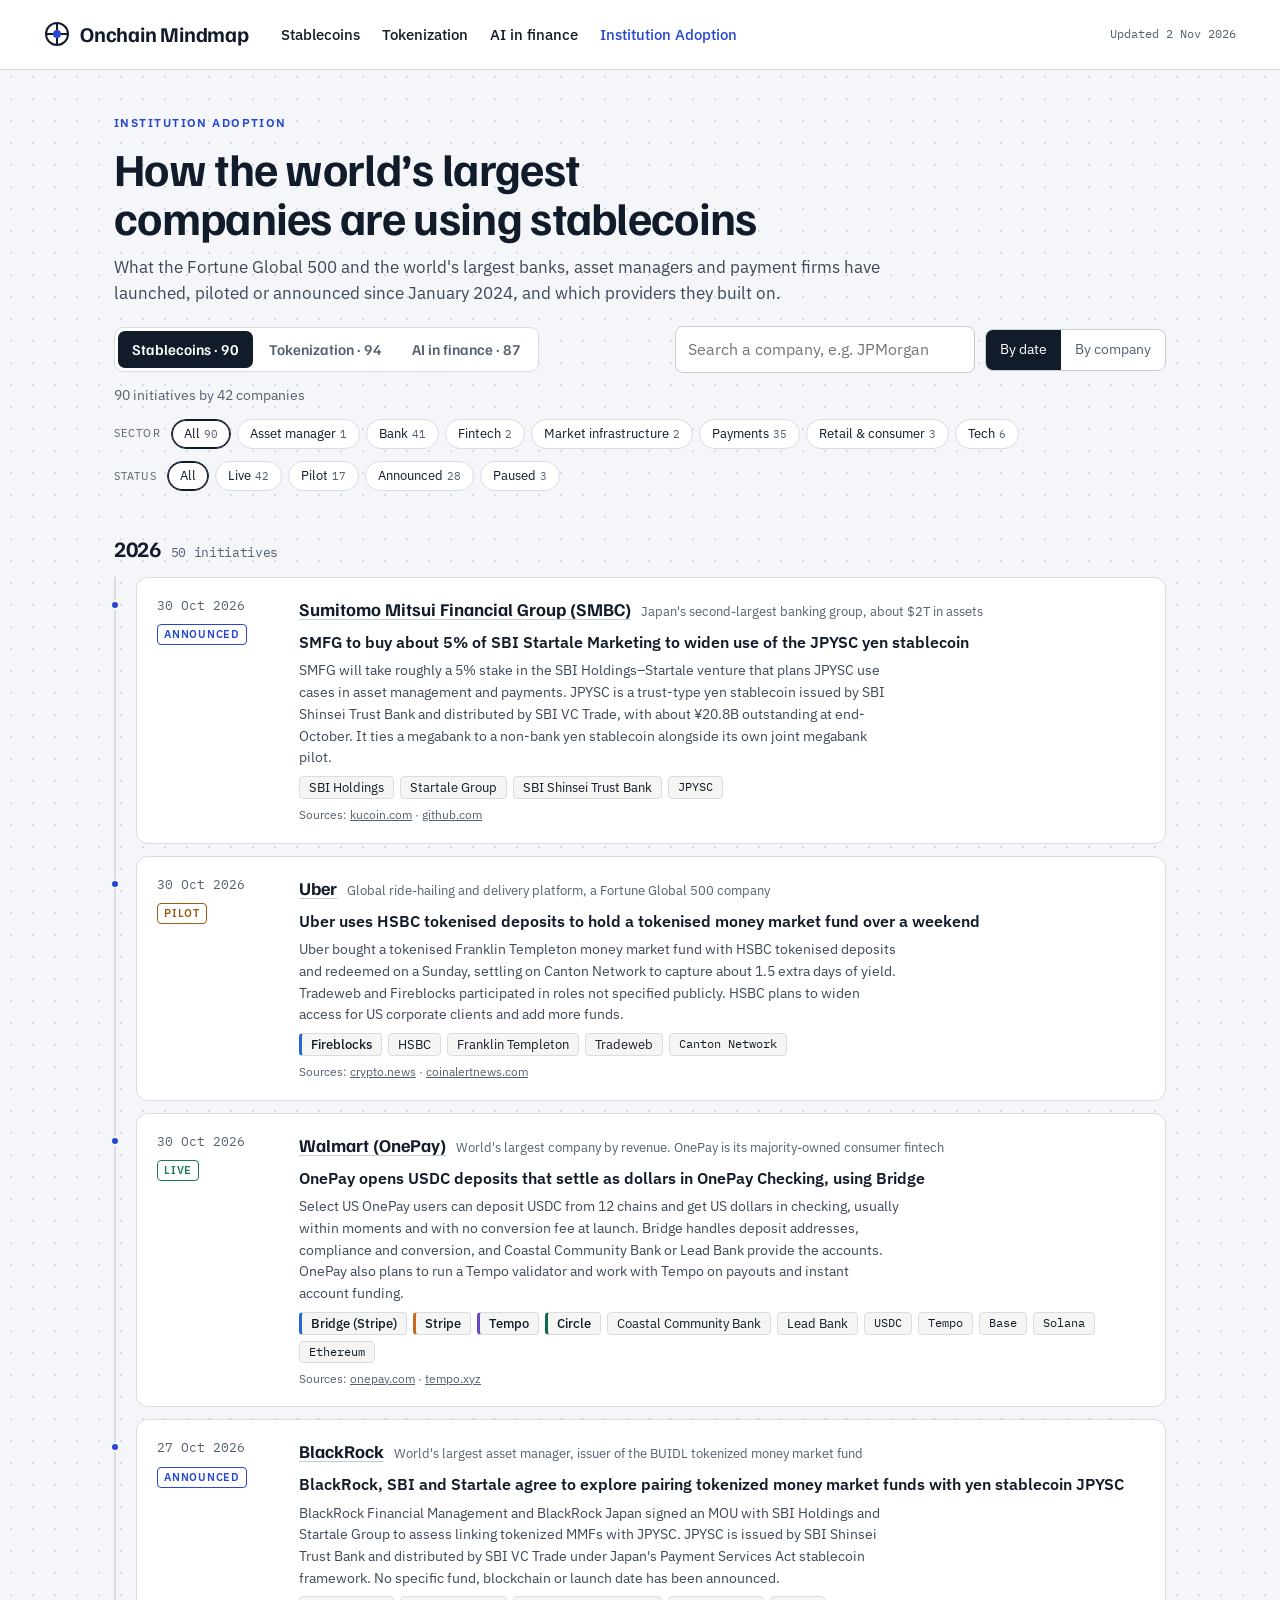
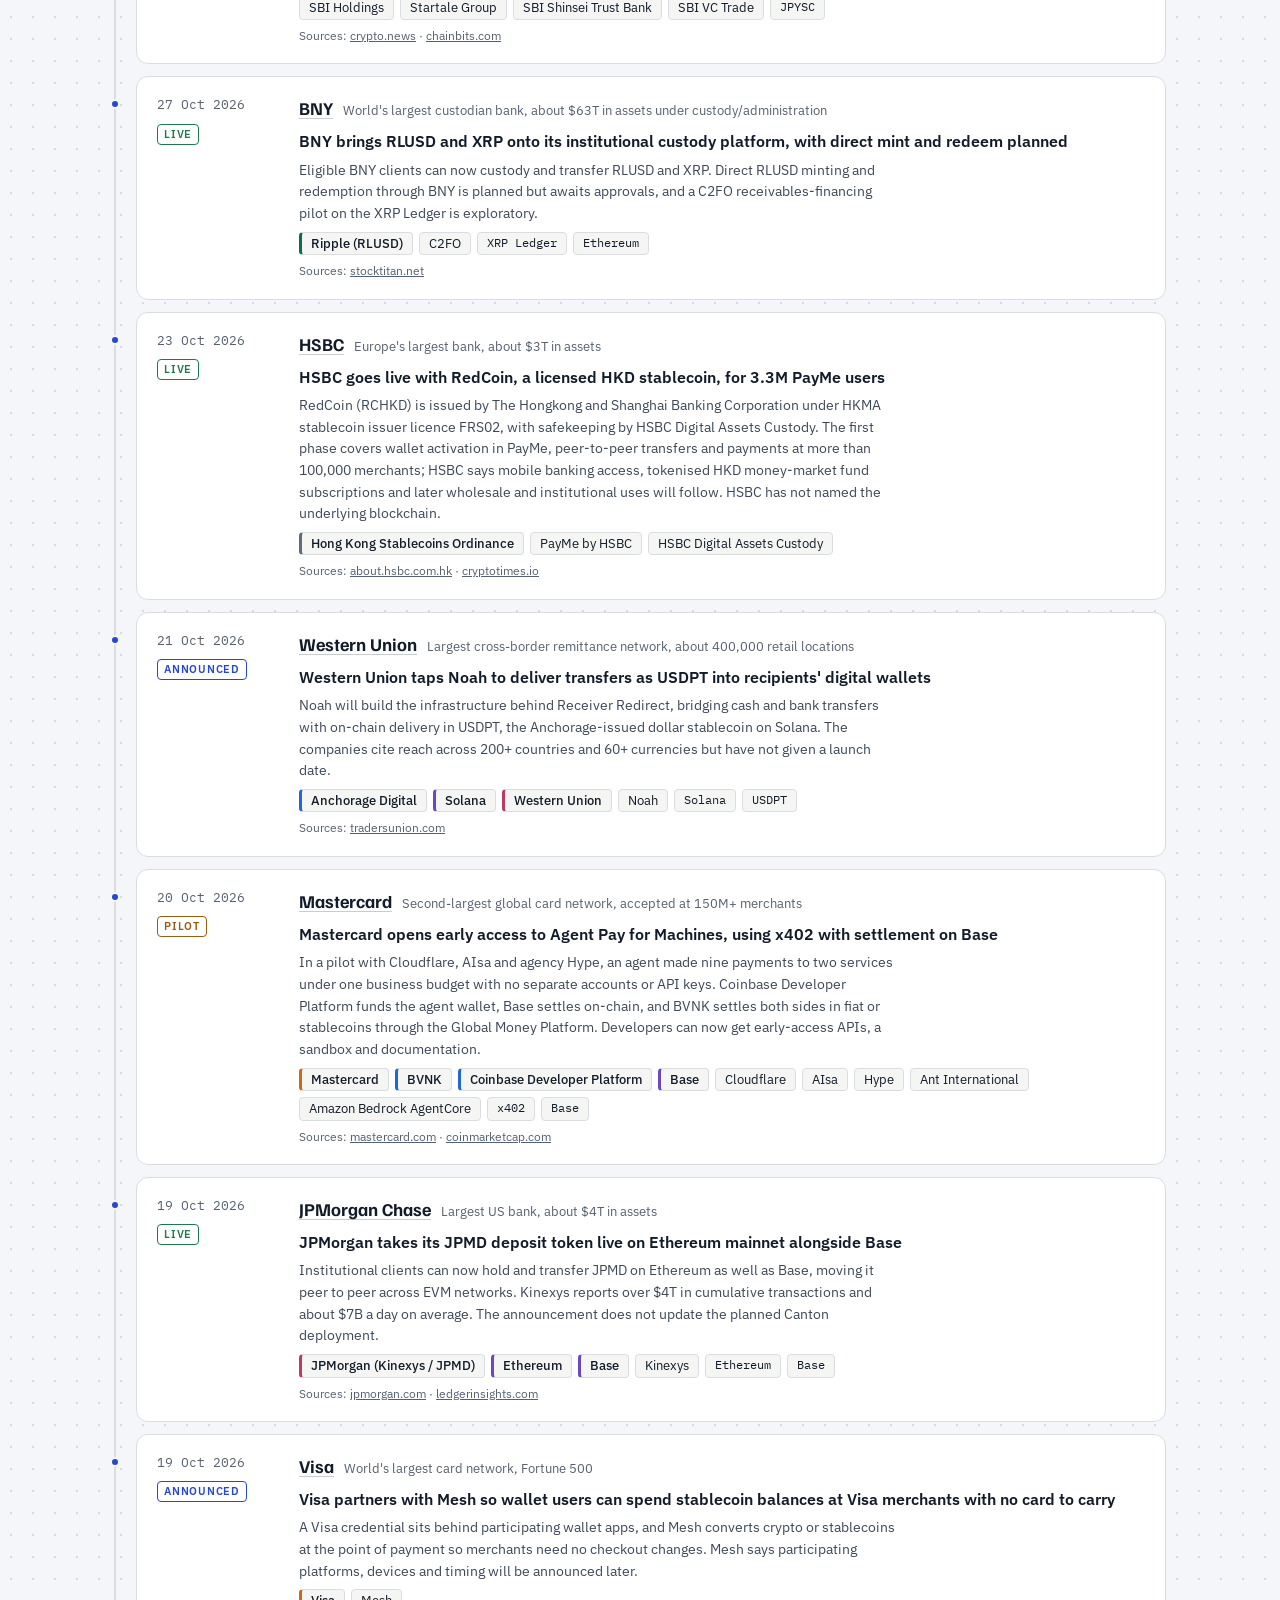
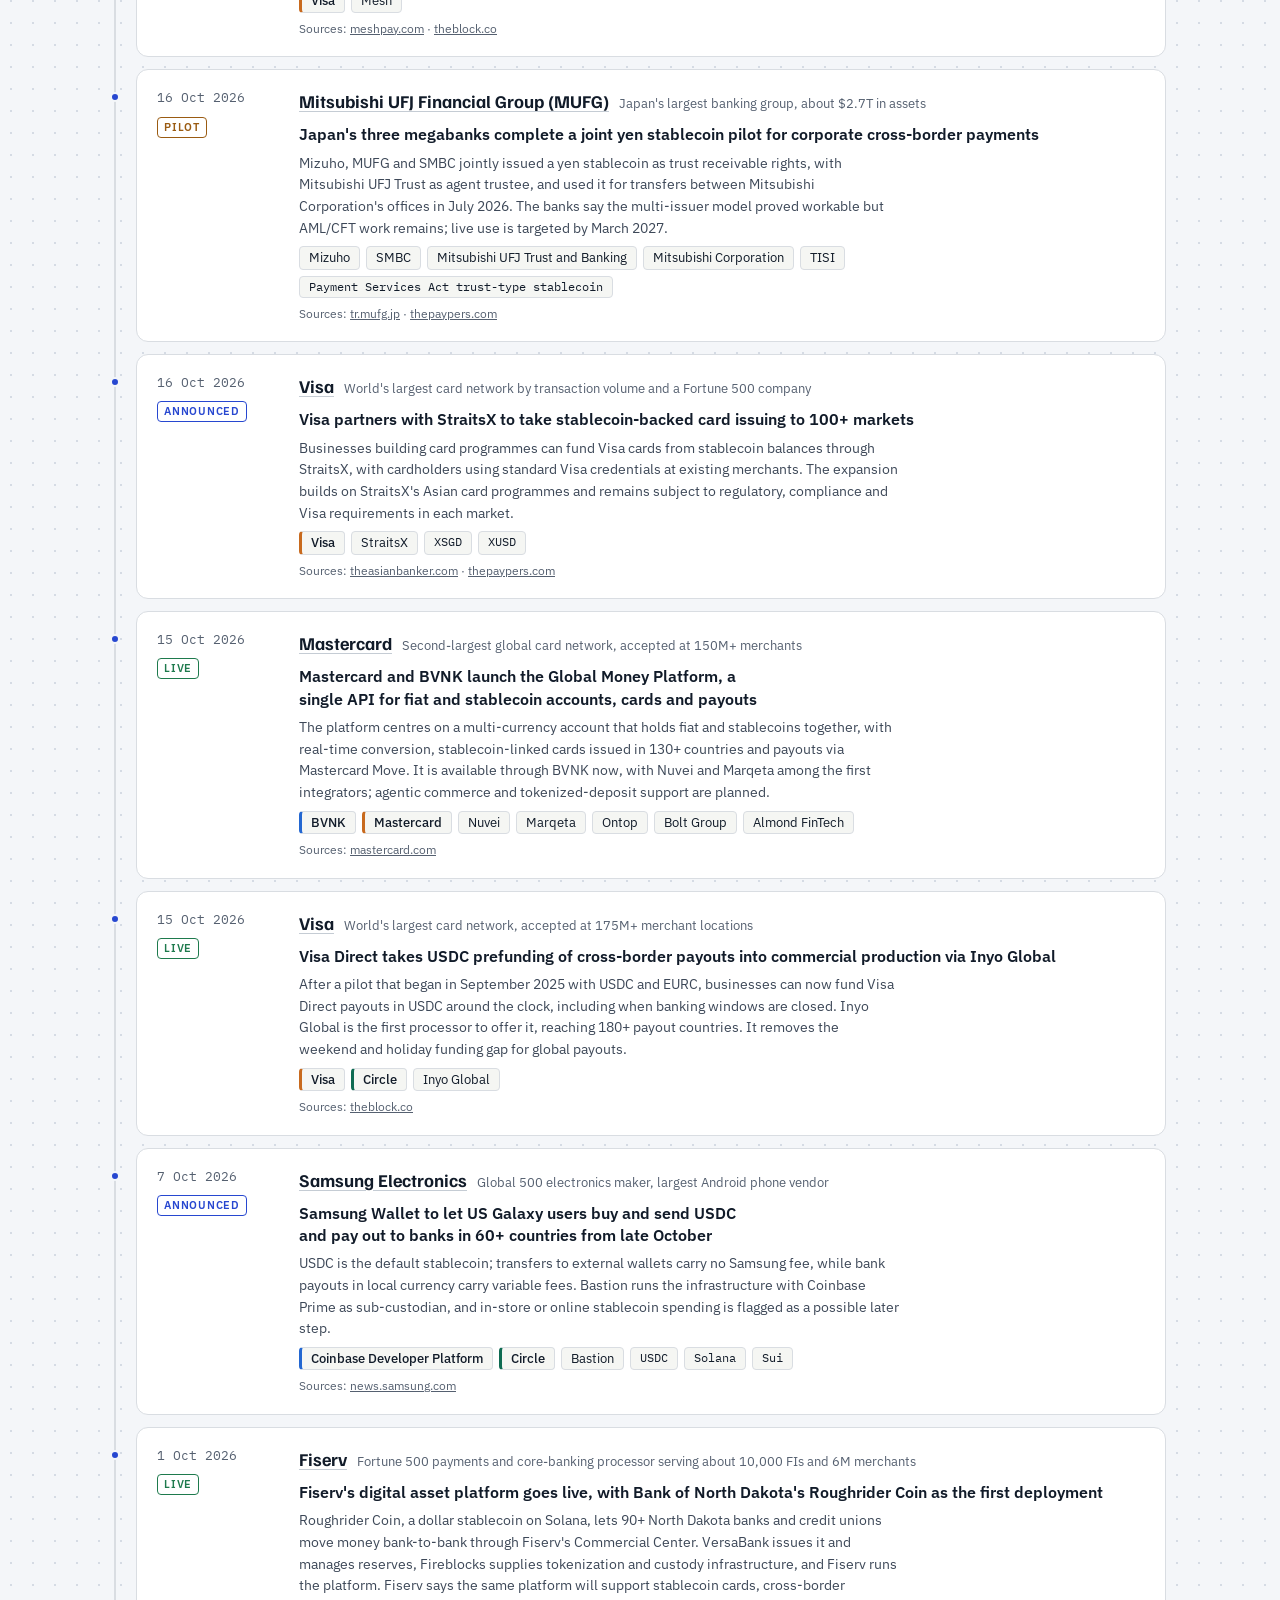
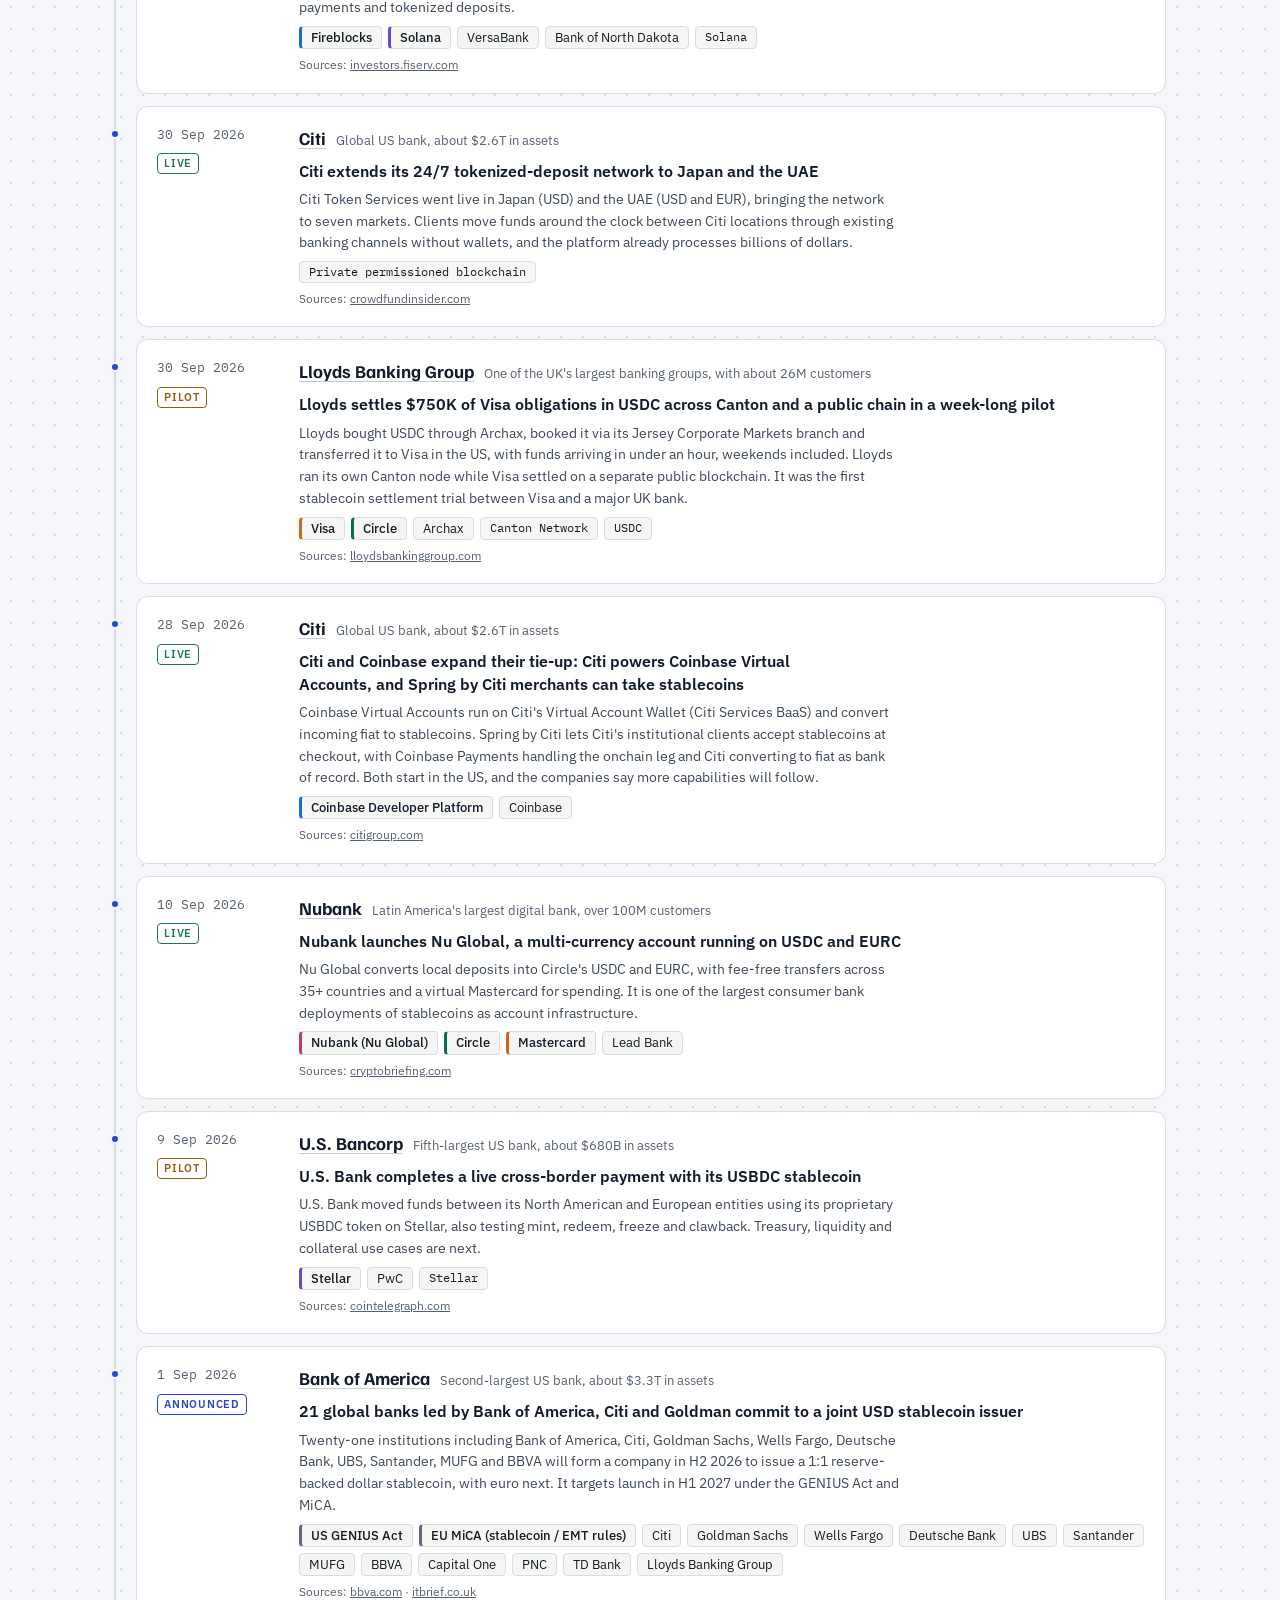
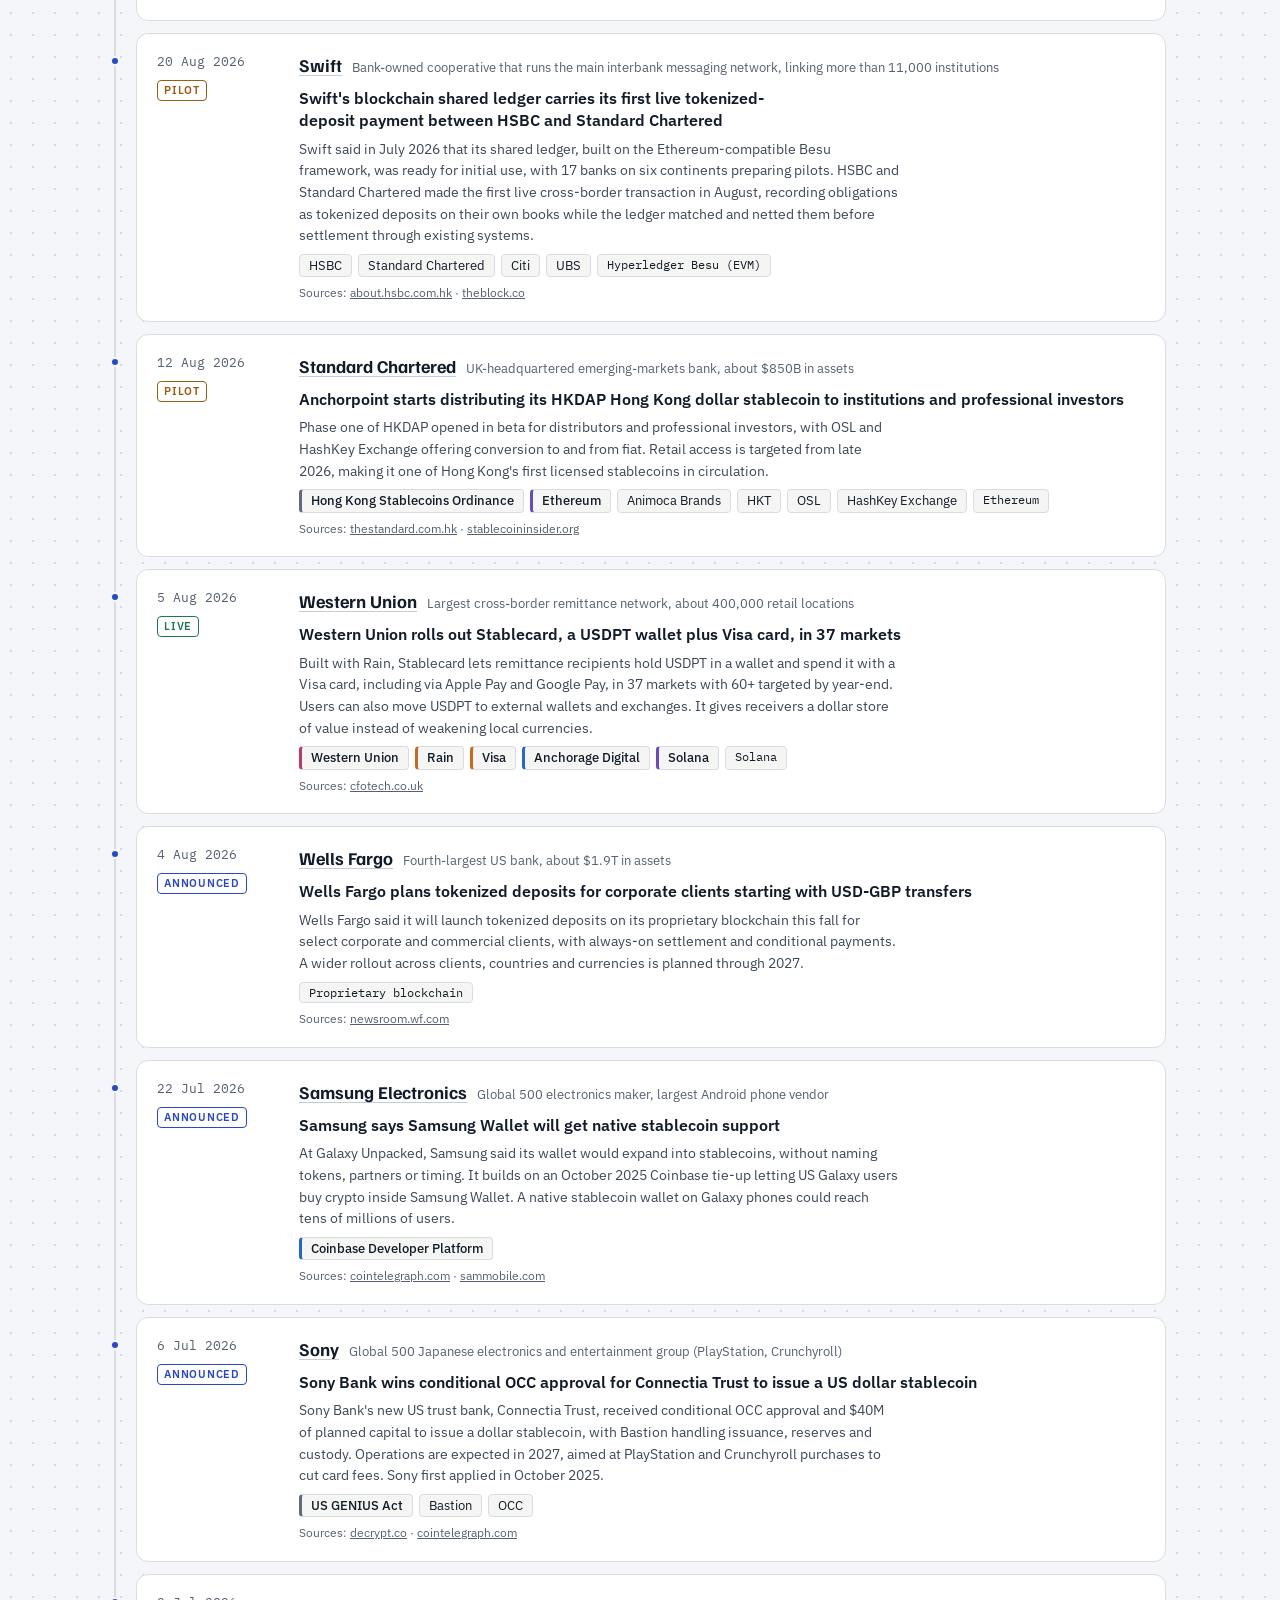
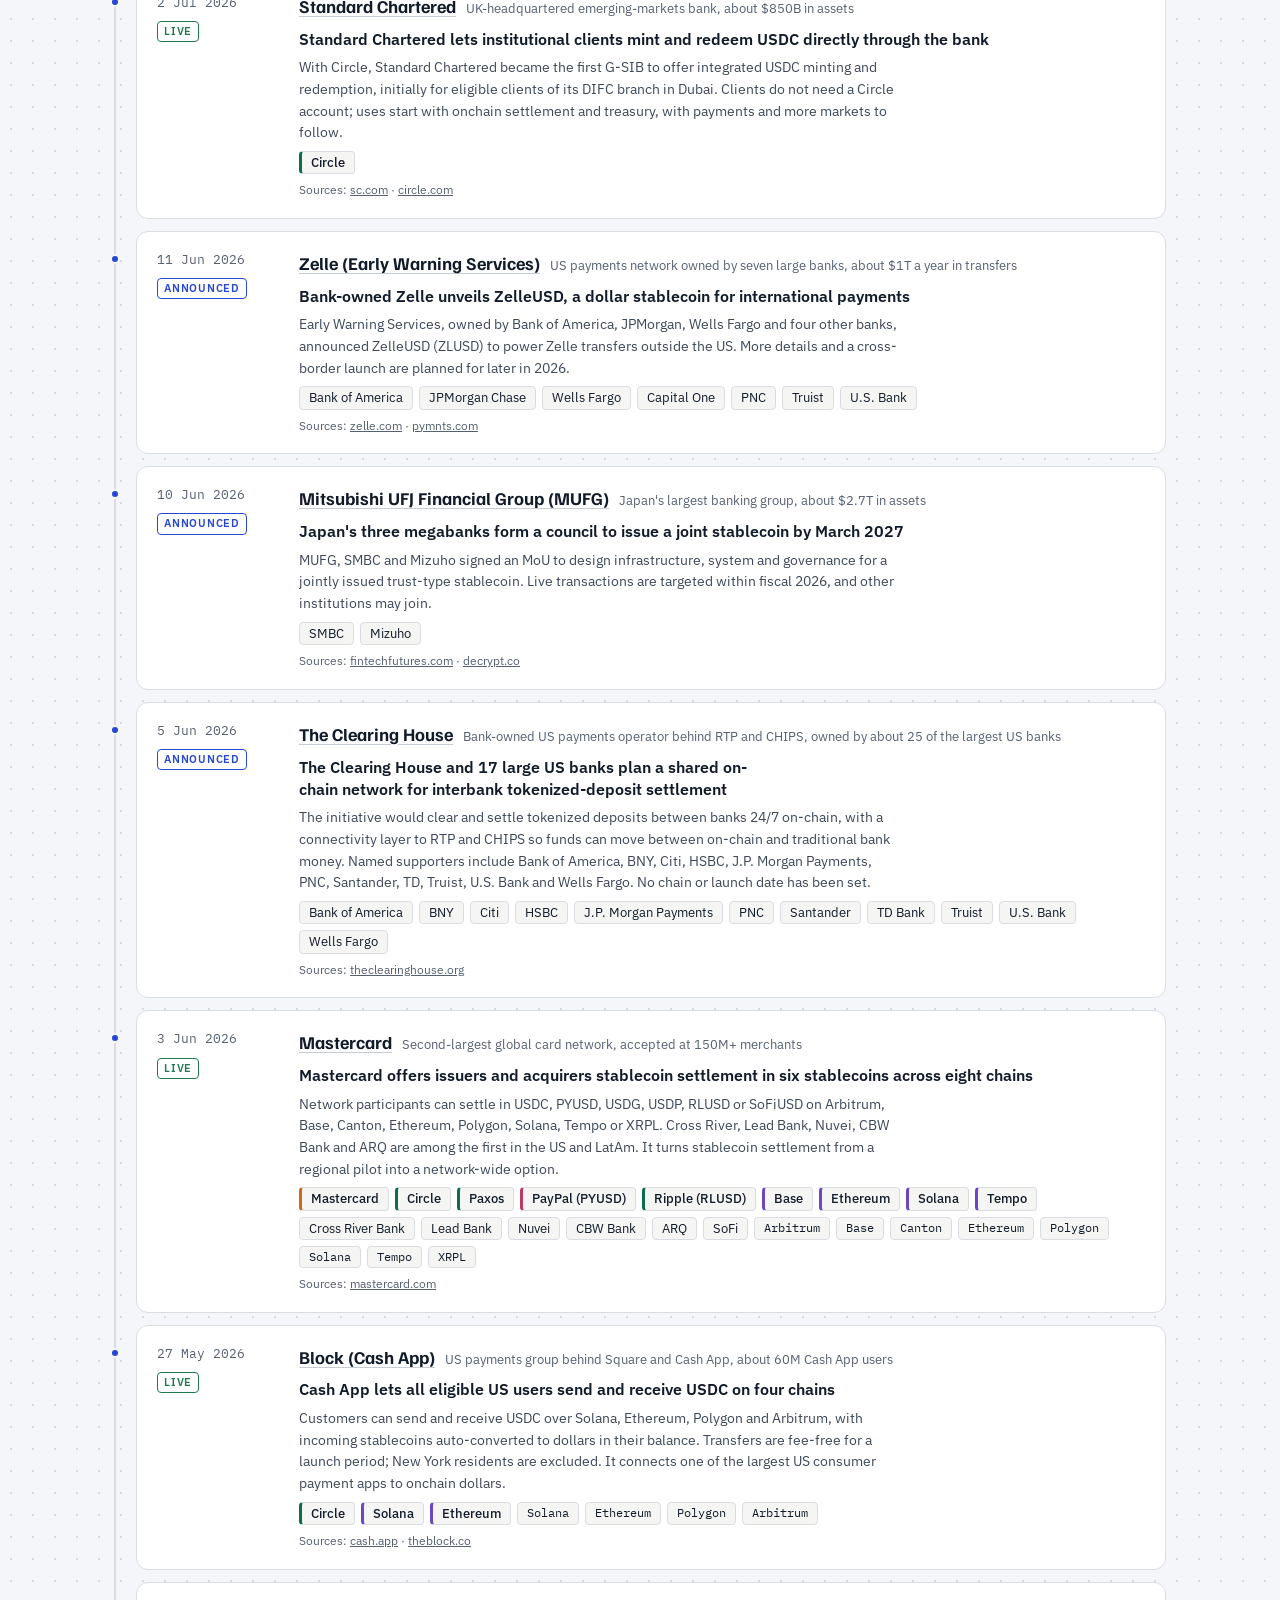
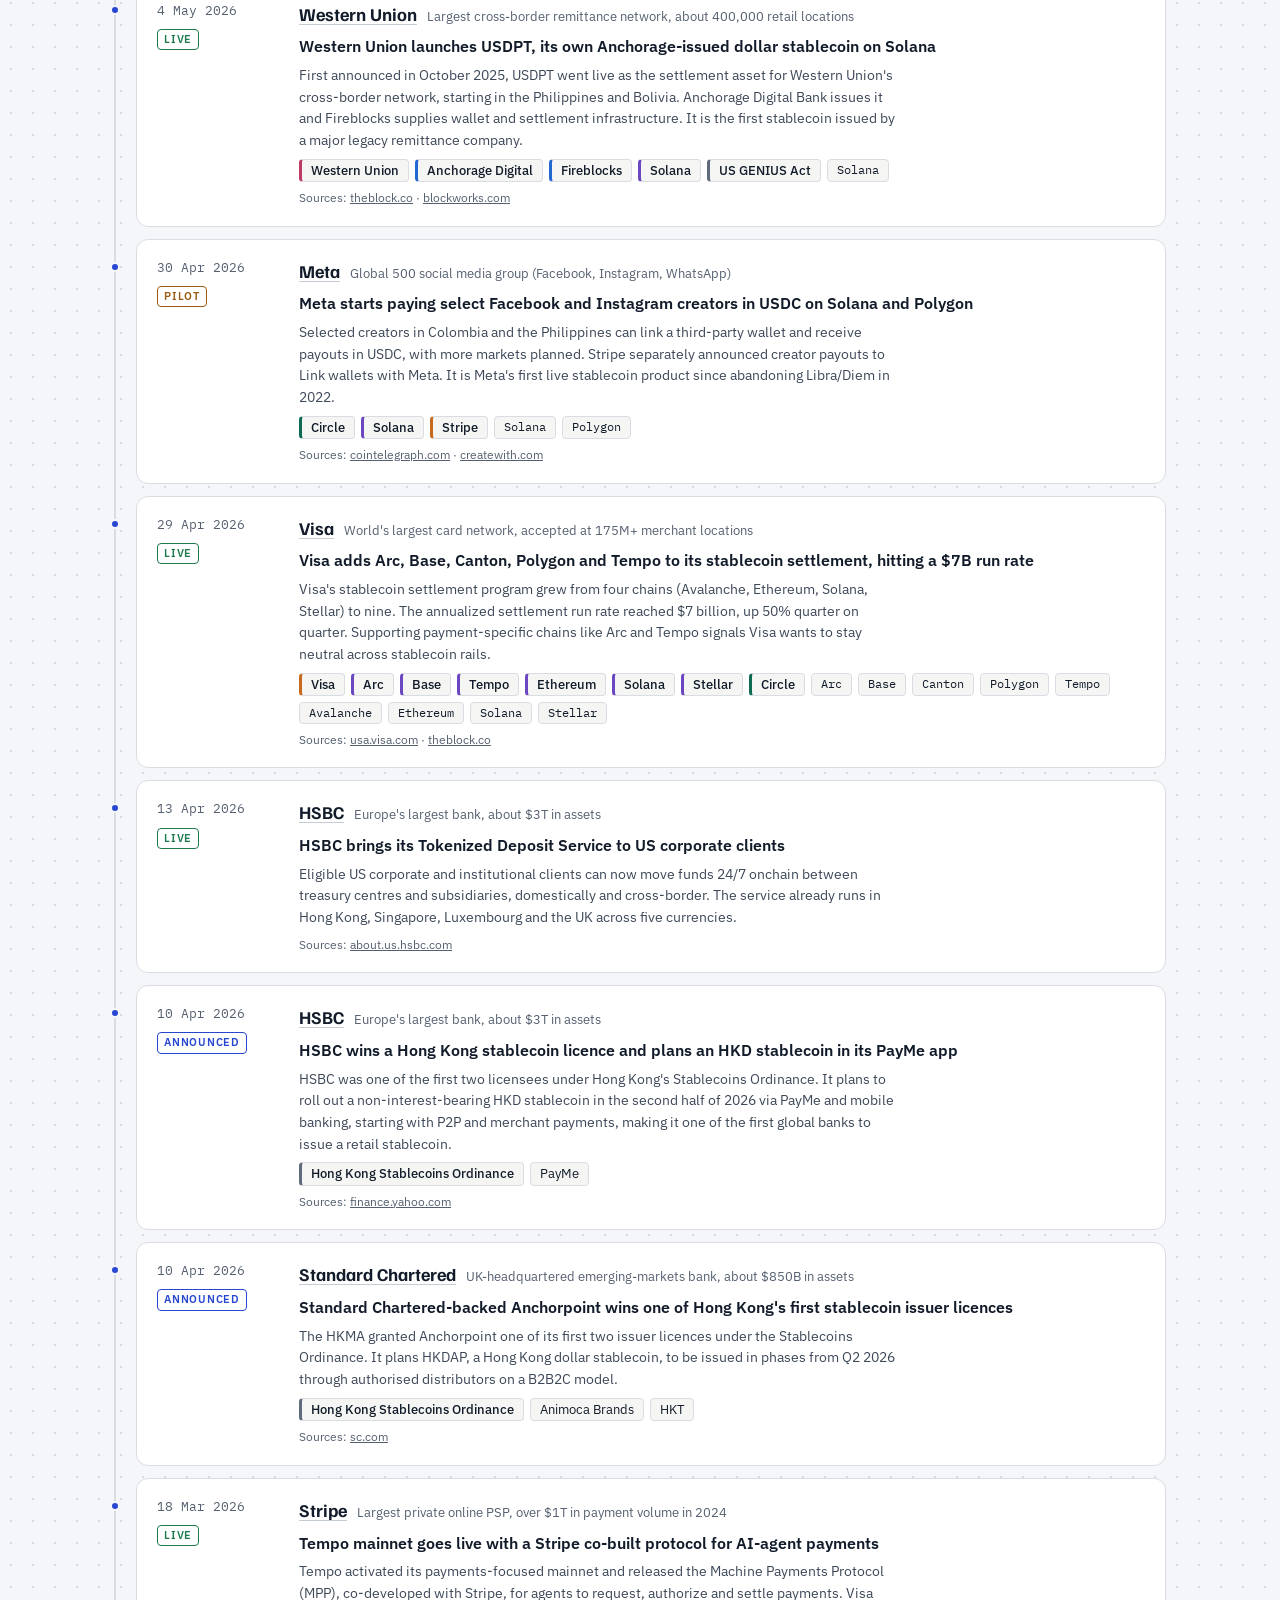
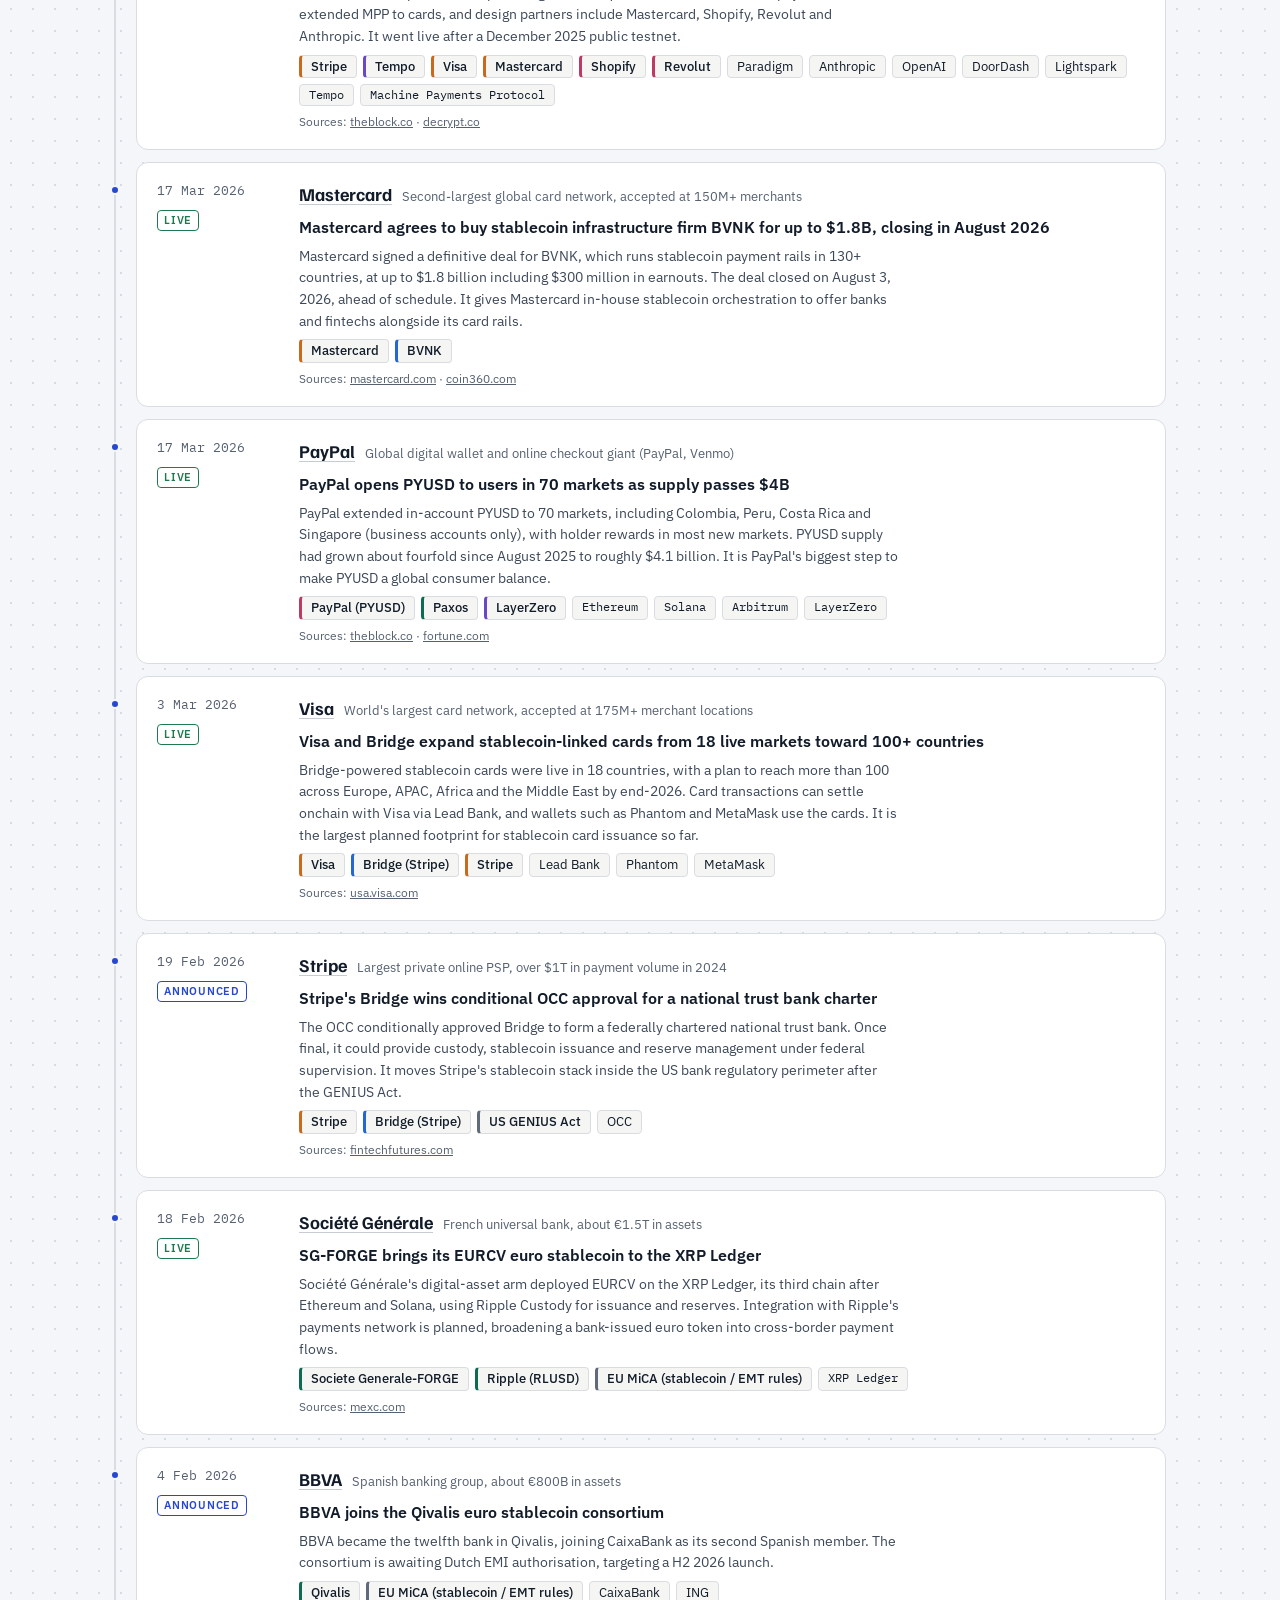
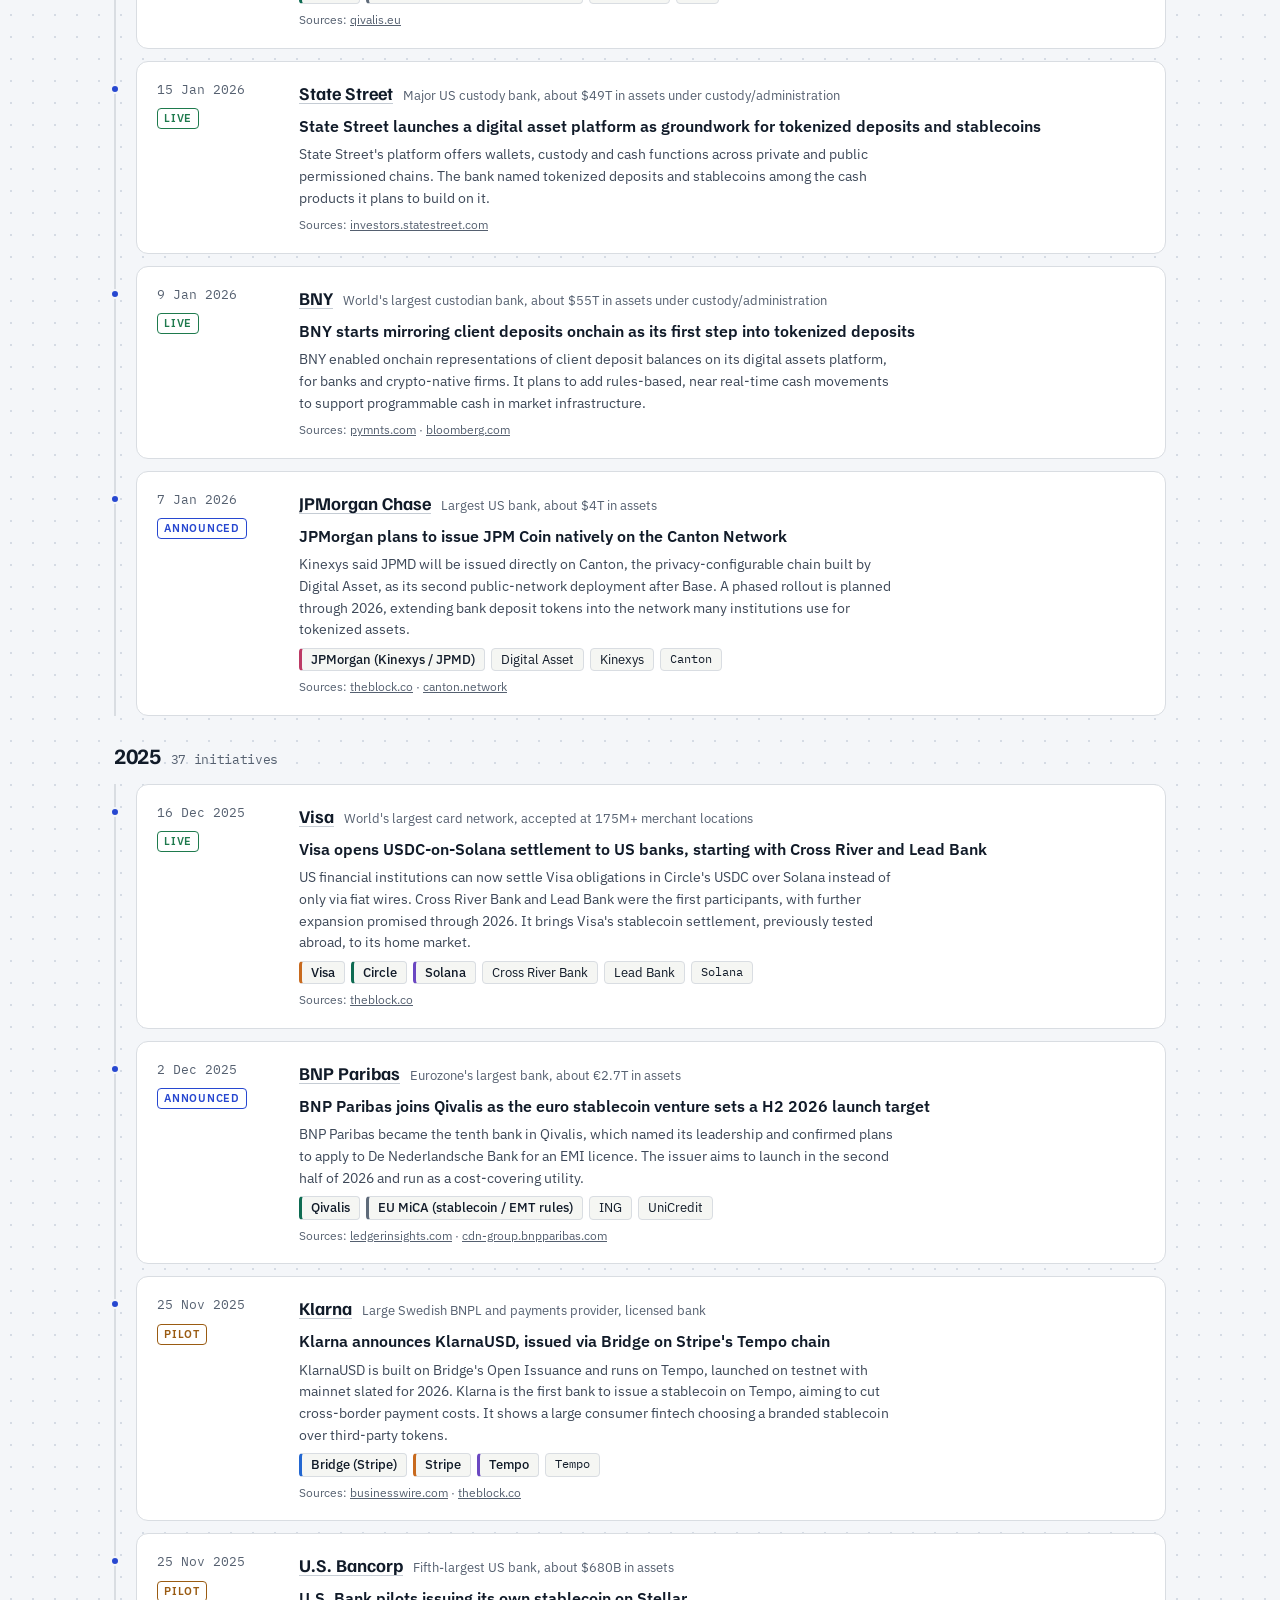
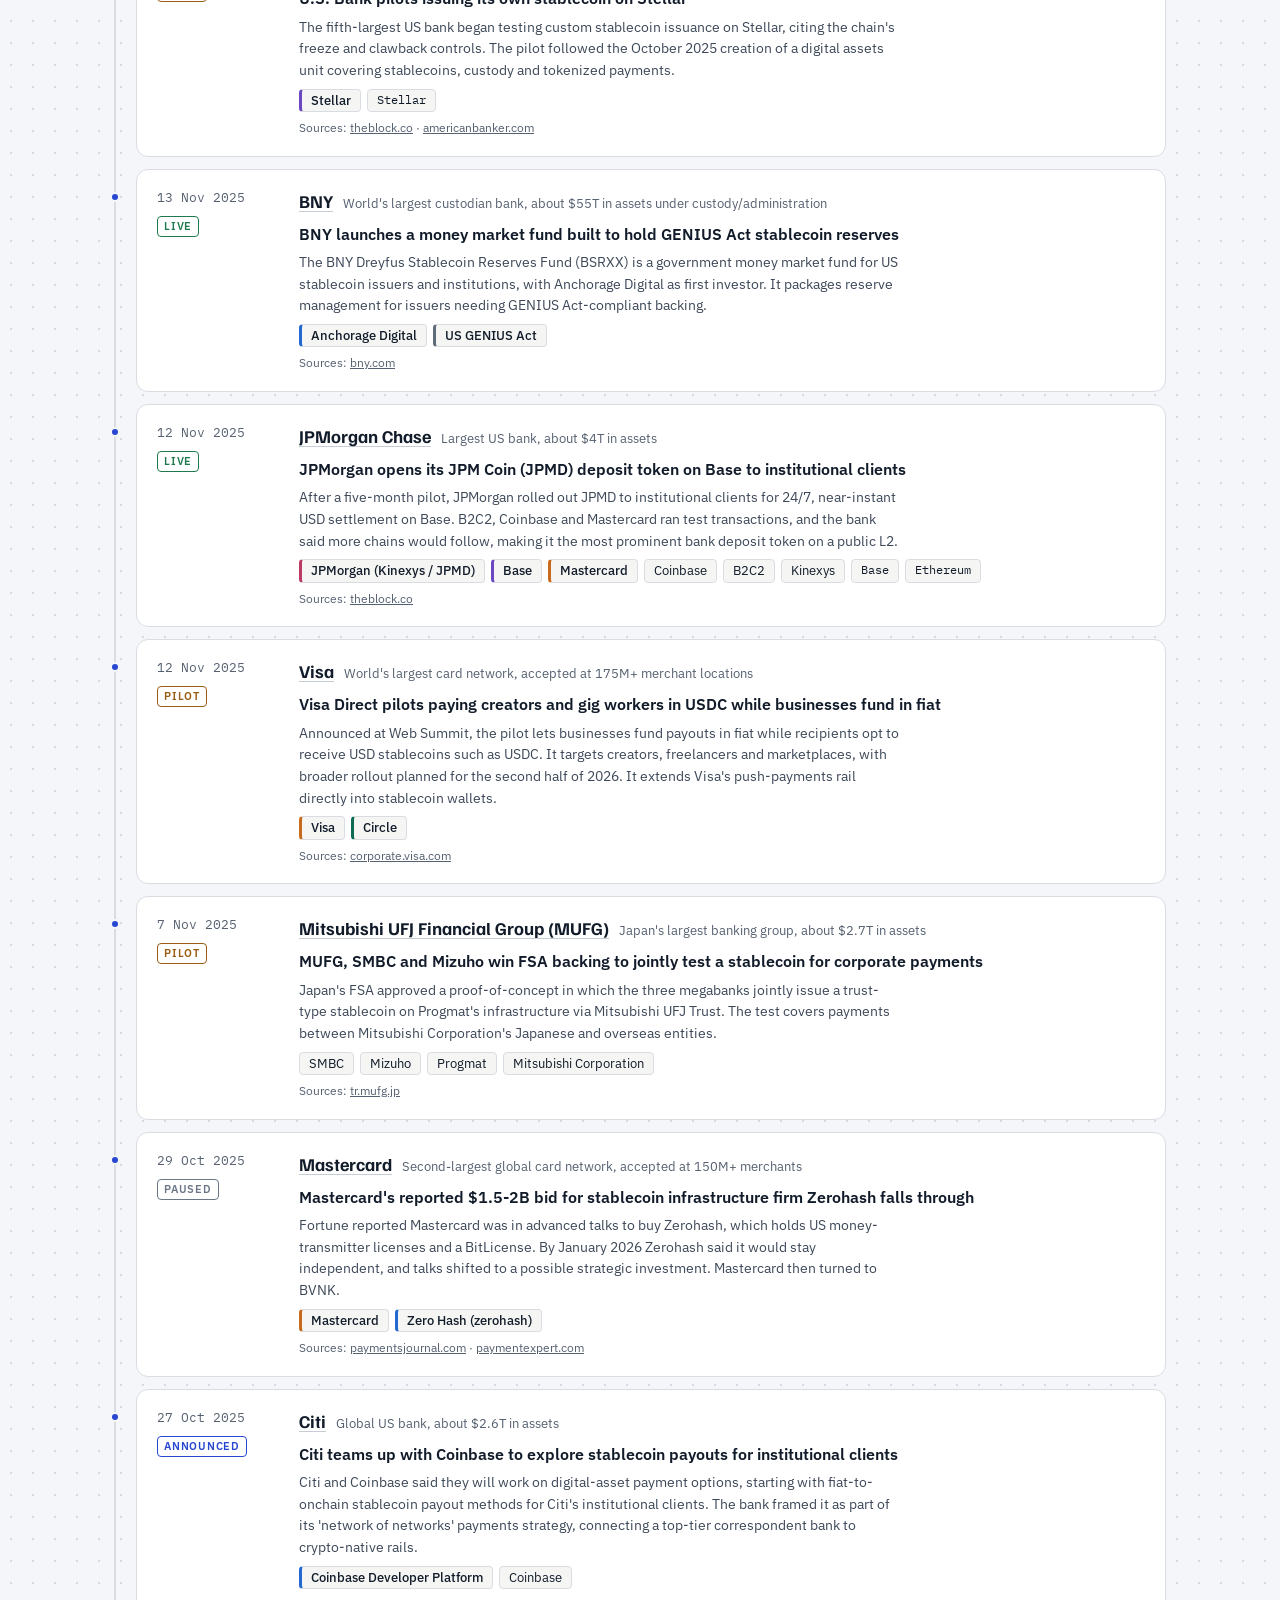
==== commit 3452367a: "minor changes" ====
--- a/adoption.html
+++ b/adoption.html
@@ -3,9 +3,9 @@
 <head>
 <meta charset="utf-8">
 <meta name="viewport" content="width=device-width, initial-scale=1, viewport-fit=cover">
-<title>Corporate Adoption</title>
+<title>Institution Adoption</title>
 <meta name="description" content="How the world's largest companies are using stablecoins, tokenizing assets and deploying AI in finance: a sourced timeline of corporate initiatives.">
-<meta property="og:title" content="Corporate Adoption">
+<meta property="og:title" content="Institution Adoption">
 <meta property="og:description" content="How the world's largest companies are using stablecoins, tokenizing assets and deploying AI in finance: a sourced timeline of corporate initiatives.">
 <link rel="icon" href="assets/img/favicon.svg" type="image/svg+xml">
 <link rel="stylesheet" href="assets/css/tokens.css">
--- a/assets/css/tokens.css
+++ b/assets/css/tokens.css
@@ -32,6 +32,7 @@
   --color-accent: #2747D0;
   --color-accent-soft: #E5EBFB;
   --color-on-accent: #FFFFFF;
+  --color-feature-kicker: #9FB0FF; /* kicker on the dark featured-insight card */
 
   /* Status colours used on corporate initiatives */
   --color-live: #1E7A4D;
@@ -83,6 +84,7 @@
     --color-accent: #8EA4FF;
     --color-accent-soft: #1E2A4A;
     --color-on-accent: #0E141B;
+    --color-feature-kicker: #2747D0;
     --color-live: #4FCB8C;
     --color-pilot: #E8B65A;
     --color-announced: #8EA4FF;
--- a/assets/css/site.css
+++ b/assets/css/site.css
@@ -36,7 +36,7 @@
 
 /* ---------- header & footer ---------- */
 .site-header { background: var(--color-surface); border-bottom: 1px solid var(--color-line); position: sticky; top: 0; z-index: 20; }
-.site-header .wrap { display: flex; flex-wrap: wrap; align-items: center; gap: 12px 32px; padding-top: 16px; padding-bottom: 16px; }
+.site-header .wrap { display: flex; flex-wrap: wrap; align-items: center; gap: 12px 32px; padding-top: 18px; padding-bottom: 18px; }
 .brand { display: flex; align-items: center; gap: 10px; font-family: var(--font-display); font-weight: 700; font-size: 21px; letter-spacing: -0.01em; }
 .brand svg { width: 26px; height: 26px; flex: none; }
 .brand-ring { fill: none; stroke: var(--color-ink); stroke-width: 2; }
@@ -46,7 +46,7 @@
 .header-meta { margin-left: auto; font-family: var(--font-mono); font-size: 12px; color: var(--color-muted); }
 
 .site-footer { background: var(--color-footer-bg); color: var(--color-footer-text); margin-top: 32px; }
-.site-footer .wrap { display: flex; flex-wrap: wrap; gap: 12px 40px; align-items: baseline; padding-top: 40px; padding-bottom: calc(40px + env(safe-area-inset-bottom)); font-size: 14px; }
+.site-footer .wrap { display: flex; flex-wrap: wrap; gap: 16px 40px; align-items: baseline; padding-top: 40px; padding-bottom: calc(40px + env(safe-area-inset-bottom)); font-size: 14px; }
 .site-footer b { font-family: var(--font-display); font-size: 18px; color: var(--color-footer-heading); }
 .site-footer a { color: var(--color-footer-heading); }
 .site-footer .footer-contact { margin-left: auto; display: flex; gap: 16px; }
@@ -94,7 +94,10 @@
 .stats { display: grid; grid-template-columns: repeat(4, minmax(0, 1fr)); gap: 24px; padding-top: 28px; padding-bottom: 28px; }
 .stat b { display: block; font-family: var(--font-display); font-size: 38px; font-variant-numeric: tabular-nums; line-height: 1.2; }
 .stat span { font-size: 14px; color: var(--color-muted); }
-.section { padding-top: 56px; padding-bottom: 8px; display: flex; flex-direction: column; gap: 20px; }
+.section { padding-top: 48px; padding-bottom: 8px; display: flex; flex-direction: column; gap: 20px; }
+.section-first { padding-top: 64px; gap: 24px; }
+.section-last { padding-bottom: 56px; }
+.about-section { padding-top: 0; padding-bottom: 48px; }
 .section-head { display: flex; flex-wrap: wrap; justify-content: space-between; align-items: baseline; gap: 12px; }
 .section-head h2 { font-size: var(--text-h2); }
 .section-intro { color: var(--color-ink-2); max-width: 44em; }
@@ -105,8 +108,9 @@
 .atlas-card p { color: var(--color-ink-2); }
 .tag-row { display: flex; flex-wrap: wrap; gap: 6px; }
 .feed { overflow: hidden; }
-.feed-row { display: grid; grid-template-columns: 120px minmax(0, 1fr) auto; gap: 16px; padding: 18px 22px; border-bottom: 1px solid var(--color-line); align-items: baseline; }
+.feed-row { display: grid; grid-template-columns: 120px minmax(0, 1fr) 100px; gap: 16px; padding: 18px 22px; border-bottom: 1px solid var(--color-line); align-items: baseline; }
 .feed-row:last-child { border-bottom: 0; }
+.feed-row .status { justify-self: end; }
 .feed-row time { font-family: var(--font-mono); font-size: 13px; color: var(--color-muted); }
 .insight-grid { display: grid; grid-template-columns: repeat(3, minmax(0, 1fr)); gap: 20px; }
 .insight-card { padding: 24px; display: flex; flex-direction: column; gap: 10px; }
@@ -119,6 +123,10 @@
 .page-head { padding-top: 40px; padding-bottom: 18px; display: flex; flex-direction: column; gap: 12px; }
 .page-head h1 { font-size: var(--text-h1); line-height: 1.06; }
 .page-head .lede { font-size: 17px; color: var(--color-ink-2); max-width: 46em; }
+.adoption-head { padding-top: 44px; }
+.insights-head { padding-top: 56px; padding-bottom: 24px; gap: 14px; }
+.insights-head h1 { font-size: clamp(34px, 4.4vw, 50px); line-height: 1.05; }
+.insights-head .lede { font-size: 18px; max-width: 40em; }
 .toolbar { display: flex; flex-wrap: wrap; gap: 12px; align-items: center; justify-content: space-between; }
 .toolbar-right { display: flex; flex-wrap: wrap; gap: 10px; align-items: center; }
 
@@ -202,7 +210,7 @@
 .year h2 { font-size: 22px; display: flex; gap: 10px; align-items: baseline; margin-bottom: 12px; }
 .year h2 span { font-family: var(--font-mono); font-size: 13px; color: var(--color-muted); font-weight: 400; }
 .timeline { display: grid; gap: 12px; padding-left: 20px; border-left: 2px solid var(--color-line); }
-.init { position: relative; padding: 18px 20px; display: flex; flex-wrap: wrap; gap: 8px 22px; }
+.init { position: relative; border-radius: 12px; padding: 18px 20px; display: flex; flex-wrap: wrap; gap: 8px 22px; }
 .timeline .init::before { content: ""; position: absolute; left: -27px; top: 22px; width: 10px; height: 10px; border-radius: 50%; background: var(--color-accent); border: 2px solid var(--color-page); }
 .init-when { flex: 0 0 120px; display: flex; flex-direction: column; gap: 8px; align-items: flex-start; }
 .init-when time { font-family: var(--font-mono); font-size: 13px; color: var(--color-muted); }
@@ -232,7 +240,7 @@
 .feature { background: var(--color-ink); color: var(--color-surface); border-radius: 16px; padding: 40px; display: flex; flex-wrap: wrap; gap: 24px 48px; align-items: flex-end; }
 .feature h2 { font-size: 34px; line-height: 1.12; }
 .feature p { opacity: 0.8; font-size: 17px; }
-.feature .kicker { font-family: var(--font-mono); font-size: 12px; opacity: 0.75; text-transform: uppercase; }
+.feature .kicker { font-family: var(--font-mono); font-size: 12px; color: var(--color-feature-kicker); text-transform: uppercase; }
 .feature-copy { flex: 1 1 520px; min-width: 0; display: grid; gap: 12px; }
 .article { max-width: 720px; margin: 0 auto; padding: 48px 24px 72px; }
 .article h1 { font-size: var(--text-h1); line-height: 1.1; margin: 10px 0 12px; }
@@ -269,6 +277,7 @@
 @media (max-width: 640px) {
   .boxgrid { grid-template-columns: minmax(0, 1fr); }
   .feed-row { grid-template-columns: minmax(0, 1fr); gap: 4px; }
+  .feed-row .status { justify-self: start; }
   .site-footer .footer-contact { margin-left: 0; }
   .feature { padding: 28px; }
 }
